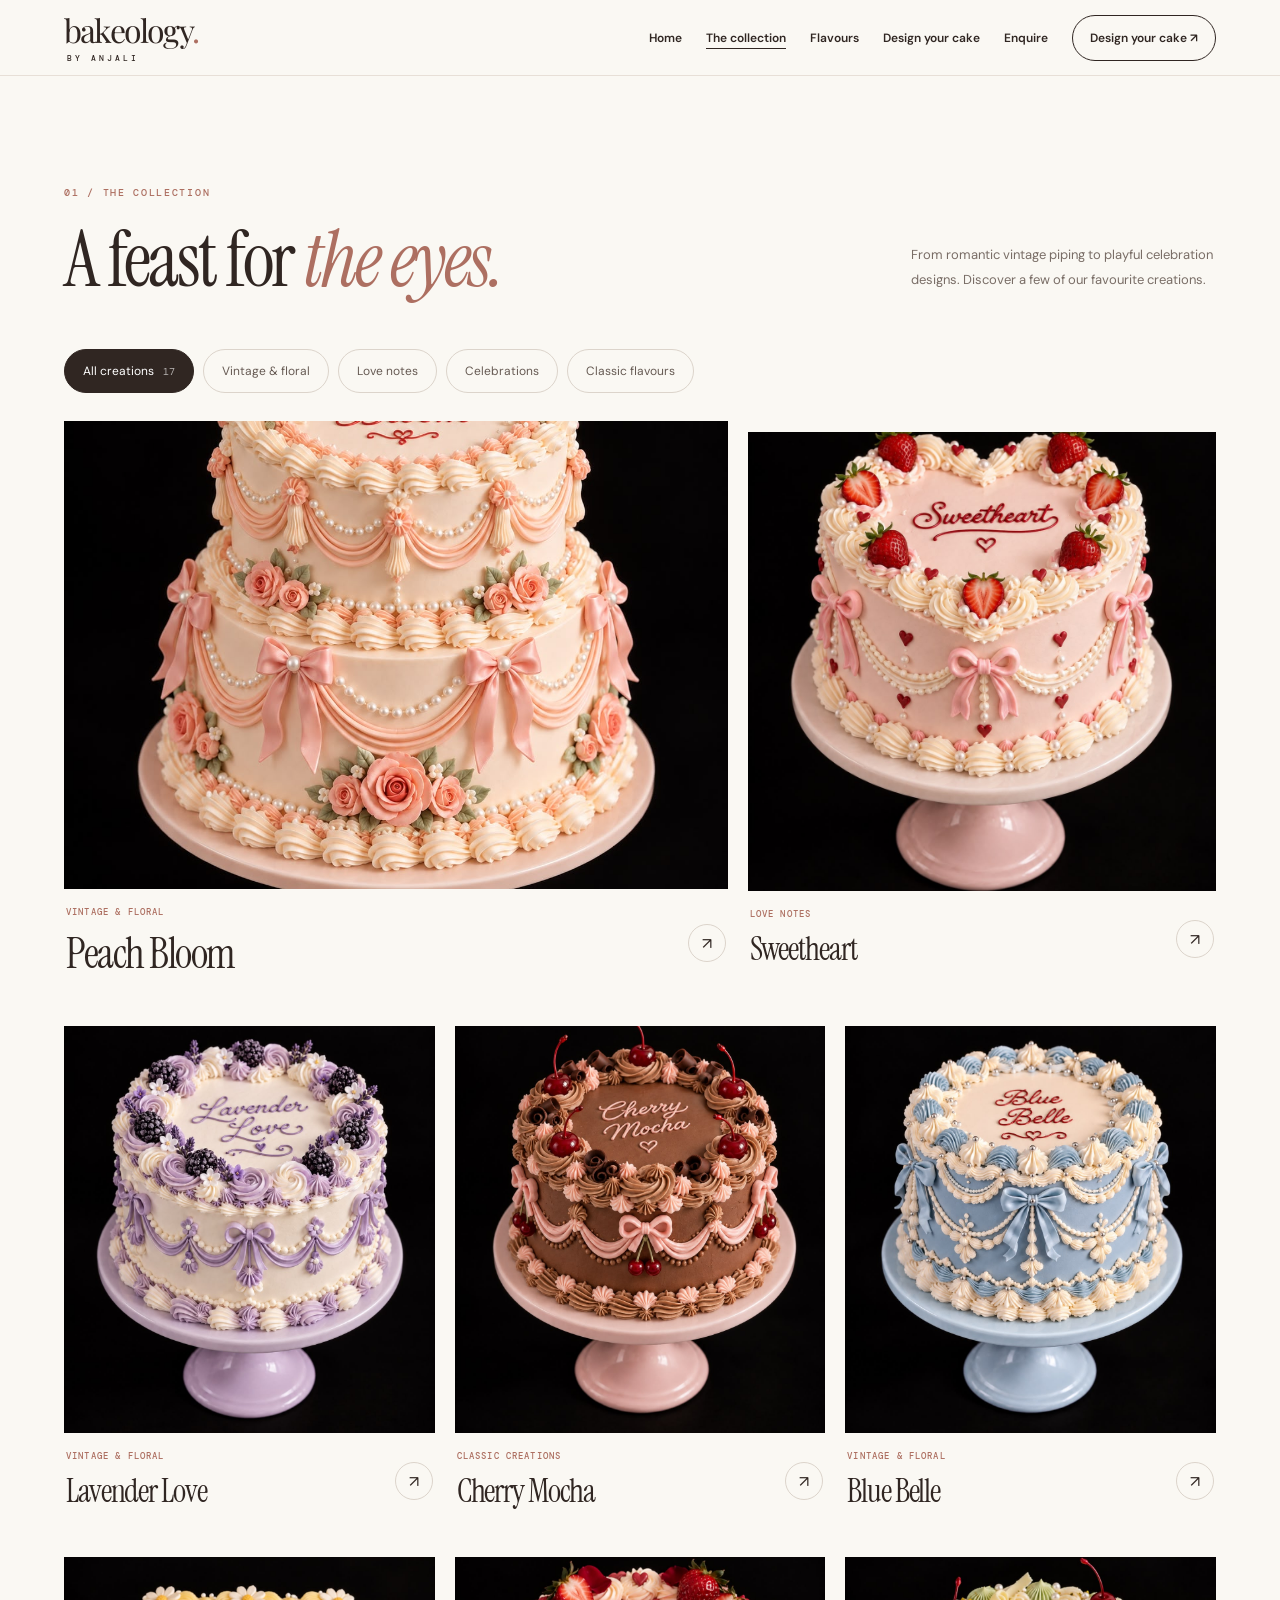
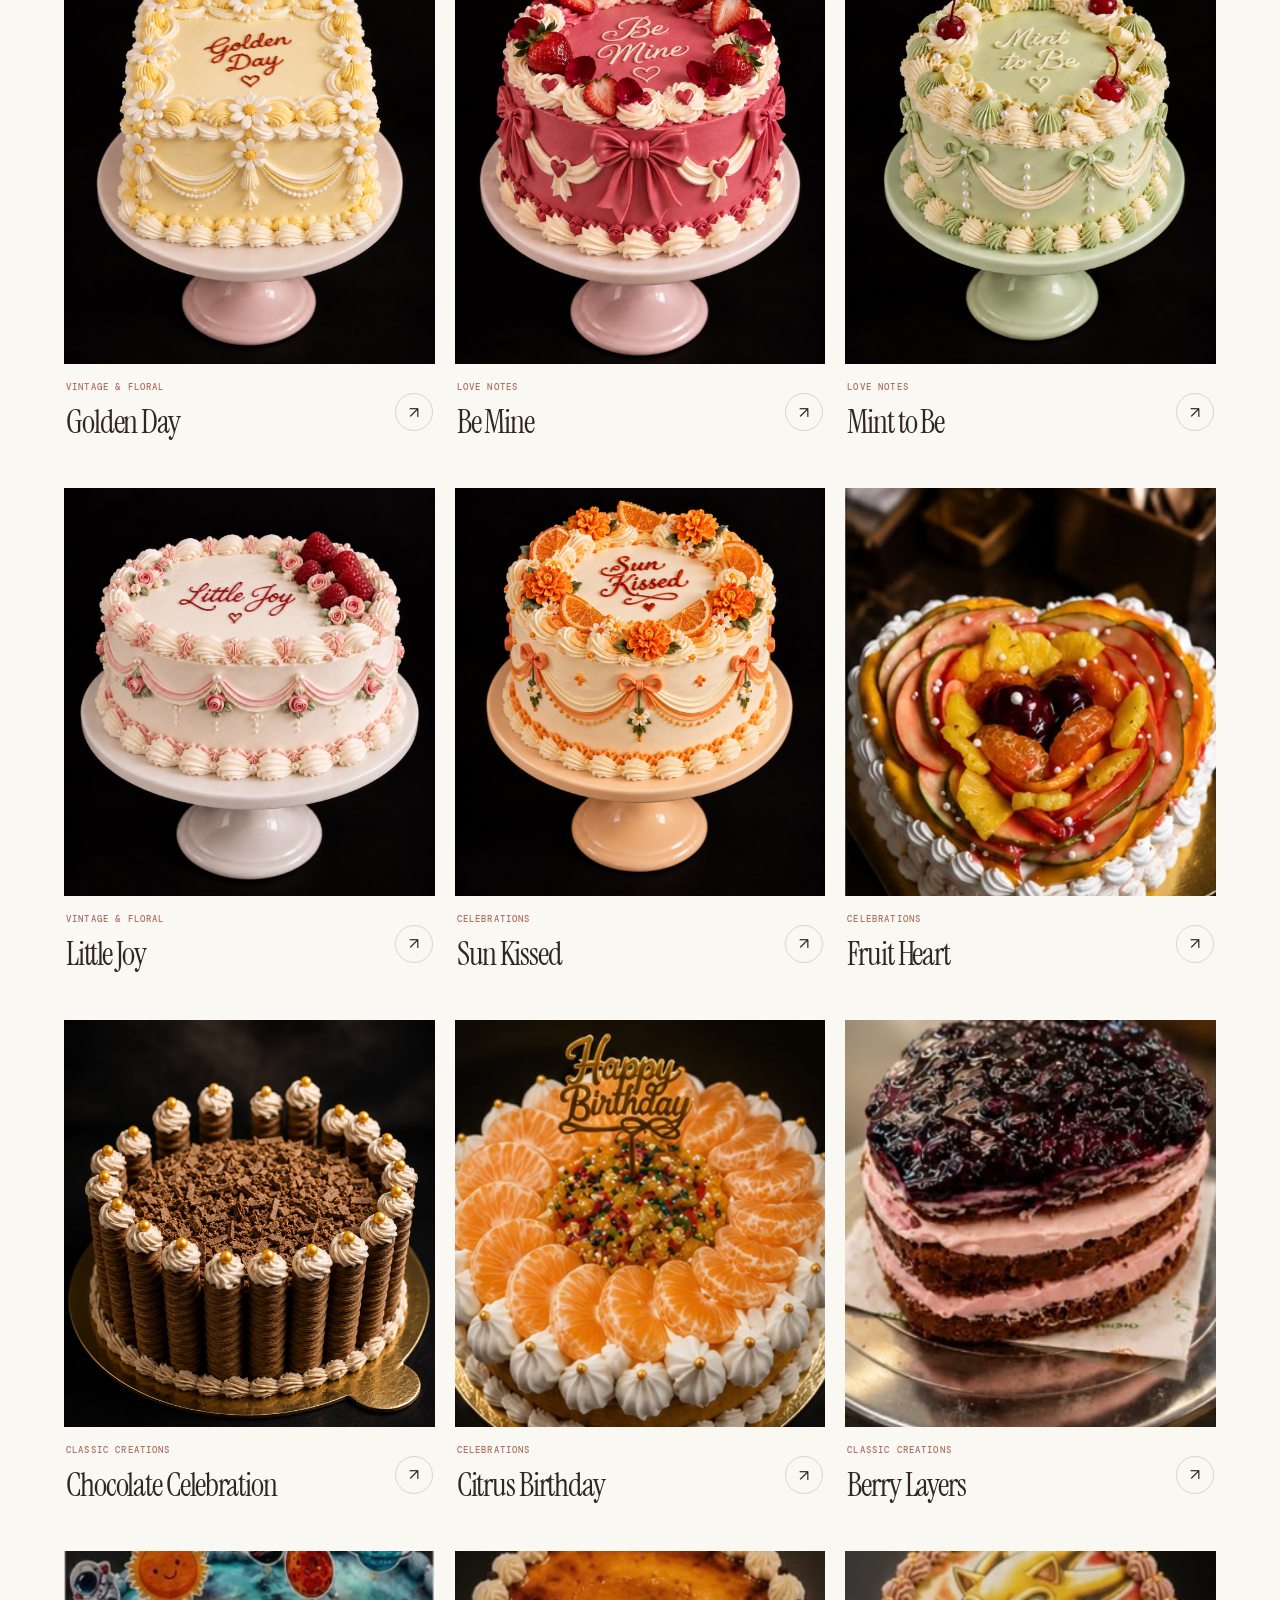
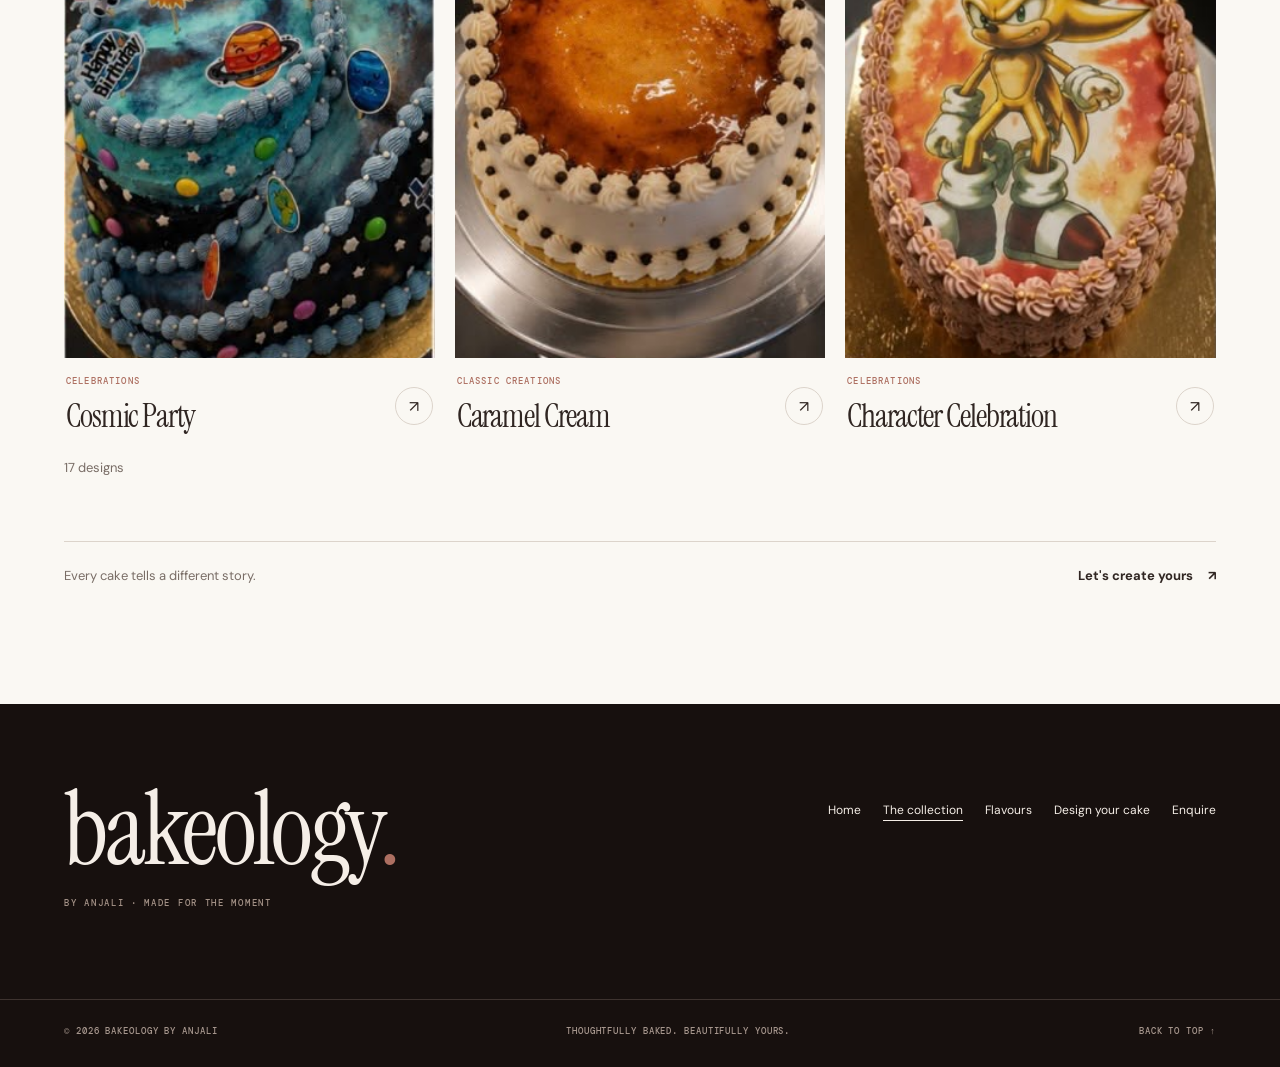
==== cakes.html @ f008e893 "Sixth Save, refactor" ====
<!doctype html>
<html lang="en">
<head>
  <meta charset="utf-8">
  <meta name="viewport" content="width=device-width, initial-scale=1">
  <meta name="theme-color" content="#f4f0e9">

  <title>The collection | Bakeology by Anjali</title>
  <meta name="description" content="Explore original Bakeology cake designs.">

  <link rel="preconnect" href="https://fonts.googleapis.com">
  <link rel="preconnect" href="https://fonts.gstatic.com" crossorigin>

  <link href="https://fonts.googleapis.com/css2?family=DM+Sans:wght@400;500;600;700&family=DM+Mono:wght@400;500&family=Playfair+Display:ital,wght@0,400;0,500;0,600;1,400;1,500&family=Instrument+Serif:ital@0;1&display=swap" rel="stylesheet">

  <link rel="stylesheet" href="css/site.css">
  <link rel="stylesheet" href="css/cakes.css">
  <link rel="stylesheet" href="css/layout.css">

  <script type="module" src="js/site.js"></script>
  <script type="module" src="js/gallery.js"></script>
</head>

<body>
  <a class="skip" href="#main">Skip to content</a>

<header class="header" id="top">
  <div class="header-inner wrap">
    <a
      href="index.html"
      class="wordmark"
      aria-label="Bakeology by Anjali, home"
    >
      bakeology<span class="wordmark-dot">.</span>
      <small>BY ANJALI</small>
    </a>

    <nav class="desktop-nav" aria-label="Main navigation">
      <a href="index.html">Home</a><a href="cakes.html" aria-current="page">The collection</a><a href="flavours.html">Flavours</a><a href="design.html">Design your cake</a><a href="contact.html">Enquire</a>
    </nav>

    <a class="header-cta" href="design.html">
      Design your cake ↗
    </a>

    <button
      class="mobile-toggle"
      type="button"
      aria-label="Toggle navigation"
      aria-expanded="false"
      aria-controls="mobile-nav"
    >
      <span></span>
      <span></span>
    </button>
  </div>

  <nav
    class="mobile-nav"
    id="mobile-nav"
    aria-label="Mobile navigation"
    hidden
  >
    <a href="index.html">Home</a><a href="cakes.html" aria-current="page">The collection</a><a href="flavours.html">Flavours</a><a href="design.html">Design your cake</a><a href="contact.html">Enquire</a>
  </nav>
</header>


  <main id="main">
    <section class="collection section-pad" id="collection" aria-labelledby="collection-title">
      <div class="wrap"><div class="section-header reveal"><div><div class="eyebrow">01 / THE COLLECTION</div><h1 id="collection-title">A feast for <em>the eyes.</em></h1></div><p>From romantic vintage piping to playful celebration designs. Discover a few of our favourite creations.</p></div>
      <div class="filters reveal" role="group" aria-label="Filter cakes"><button data-filter="all" class="active" aria-pressed="true">All creations <span>17</span></button><button data-filter="vintage" aria-pressed="false">Vintage & floral</button><button data-filter="romantic" aria-pressed="false">Love notes</button><button data-filter="occasion" aria-pressed="false">Celebrations</button><button data-filter="classic" aria-pressed="false">Classic flavours</button></div>
      <div class="gallery" id="gallery" aria-live="polite"></div>
      <div class="gallery-note">Every cake tells a different story. <a href="contact.html">Let's create yours <span>↗</span></a></div></div>
    </section>
<dialog class="cake-dialog" id="cake-dialog" aria-labelledby="dialog-title"><button class="dialog-close" aria-label="Close cake details" type="button">×</button><div class="dialog-img"><img id="dialog-image" alt=""/></div><div class="dialog-details"><span class="eyebrow" id="dialog-category"></span><h2 id="dialog-title"></h2><p id="dialog-desc"></p><p class="dialog-note">Custom designs and availability are confirmed directly with the bakery.</p><a class="pill pill-dark" id="dialog-link" target="_blank" rel="noopener noreferrer">Enquire about this cake ↗</a></div></dialog>

  </main>

  <footer class="footer">
  <div class="wrap footer-top">
    <div>
      <a href="index.html" class="footer-logo">
        bakeology<span>.</span>
      </a>

      <div class="footer-tag">
        BY ANJALI · MADE FOR THE MOMENT
      </div>
    </div>

    <nav class="footer-links" aria-label="Footer navigation">
      <a href="index.html">Home</a><a href="cakes.html" aria-current="page">The collection</a><a href="flavours.html">Flavours</a><a href="design.html">Design your cake</a><a href="contact.html">Enquire</a>
    </nav>
  </div>

  <div class="wrap footer-bottom">
    <span>
      © <span id="year">2026</span>
      BAKEOLOGY BY ANJALI
    </span>
    <span>THOUGHTFULLY BAKED. BEAUTIFULLY YOURS.</span>
    <a href="#top">BACK TO TOP ↑</a>
  </div>
</footer>


  <noscript>
    <p class="wrap">
      Interactive previews and filters need JavaScript.
      Please call
      <a href="tel:+918437993098">+91 84379 93098</a>
      for cake enquiries.
    </p>
  </noscript>
</body>
</html>
---- css/site.css ----
:root {
  --cream:#f4f0e9;
  --paper:#faf8f3;
  --ink:#302622;
  --espresso:#241916;
  --muted:#796d66;
  --line:#dcd4cb;
  --blush:#d9b5a7;
  --rose:#ad6f61;
}
* {
  box-sizing:border-box;
}
html {
  scroll-behavior:smooth;
}
body {
  margin:0;
  background:var(--cream);
  color:var(--ink);
  font-family:'DM Sans',sans-serif;
  -webkit-font-smoothing:antialiased;
}
button,
input,
textarea,
select {
  font:inherit;
}
button,
a {
  -webkit-tap-highlight-color:transparent;
}
button {
  cursor:pointer;
}
a {
  color:inherit;
  text-decoration:none;
}
img {
  display:block;
  width:100%;
}
.wrap {
  max-width:1480px;
  margin:auto;
  padding-left:clamp(24px,5vw,88px);
  padding-right:clamp(24px,5vw,88px);
}
.skip {
  position:absolute;
  transform:translateY(-200%);
  background:white;
  z-index:100;
}
.skip:focus {
  transform:none;
}
.header {
  height:88px;
  background:var(--paper);
  position:relative;
  z-index:20;
  border-bottom:1px solid #e7dfd7;
}
.header-inner {
  height:100%;
  display:flex;
  align-items:center;
  justify-content:space-between;
  gap:25px;
}
.wordmark {
  font-family:'Playfair Display',serif;
  font-size:32px;
  letter-spacing:-1.8px;
  white-space:nowrap;
  position:relative;
  line-height:1;
}
.wordmark-dot,
.footer-logo span {
  color:var(--rose);
}
.wordmark small {
  display:block;
  font:500 8px 'DM Mono',monospace;
  letter-spacing:3px;
  margin-top:7px;
  margin-left:3px;
}
.desktop-nav {
  display:flex;
  gap:clamp(18px,3vw,48px);
}
.desktop-nav a,
.header-cta {
  font-size:12px;
  font-weight:600;
}
.desktop-nav a {
  transition:opacity .2s;
}
.desktop-nav a:hover {
  opacity:.55;
}
.header-cta {
  border:1px solid var(--ink);
  padding:14px 17px;
  border-radius:100px;
  white-space:nowrap;
  transition:background .2s,color .2s;
}
.header-cta:hover {
  background:var(--ink);
  color:white;
}
.header-cta span {
  margin-left:12px;
}
.mobile-toggle {
  display:none;
  border:0;
  background:none;
}
.mobile-nav[hidden] {
  display:none;
}
.eyebrow,
.footer-tag,
.footer-bottom {
  font:500 10px 'DM Mono',monospace;
  letter-spacing:1.7px;
}
.tiny-star {
  margin-right:10px;
  font-size:18px;
}
:is(h1,h2) em {
  font-weight:400;
  color:#e9c0ae;
}
.pill {
  display:inline-flex;
  align-items:center;
  justify-content:space-between;
  gap:35px;
  padding:17px 22px;
  border:1px solid transparent;
  border-radius:50px;
  font-size:12px;
  font-weight:700;
  transition:transform .2s,background .2s;
}
.pill:hover {
  transform:translateY(-3px);
}
.pill-light {
  background:#f4eee8;
  color:var(--ink);
}
.pill-dark {
  background:var(--ink);
  color:white;
}
.eyebrow {
  color:var(--rose);
  text-transform:uppercase;
}
.line {
  height:1px;
  width:28px;
  background:var(--rose);
}
.section-header :is(h1,h2) em {
  color:var(--rose);
}
.section-pad {
  padding-top:110px;
  padding-bottom:120px;
}
.section-header {
  display:flex;
  align-items:end;
  justify-content:space-between;
  gap:35px;
}
.section-header :is(h1,h2) {
  font:400 clamp(42px,5vw,80px)/1.15 'Playfair Display',serif;
  letter-spacing:-2.4px;
  margin:22px 0 0;
}
.section-header>p {
  font-size:13px;
  color:var(--muted);
  line-height:1.9;
  max-width:305px;
  margin:0 0 7px;
}
.text-link {
  font-size:13px;
  font-weight:700;
  display:inline-block;
  border-bottom:1px solid var(--ink);
  padding-bottom:9px;
  margin-top:15px;
}
.text-link span {
  margin-left:35px;
}
.form-note {
  font-size:10px!important;
  margin:13px 0 0;
  max-width:390px!important;
}
.footer {
  background:#17100e;
  color:#f5eee7;
  padding-top:75px;
}
.footer-top {
  display:flex;
  justify-content:space-between;
  gap:40px;
  align-items:start;
  padding-bottom:90px;
}
.footer-logo {
  font:400 clamp(55px,8vw,118px)/1 'Playfair Display',serif;
  letter-spacing:-5px;
}
.footer-tag {
  font-size:9px;
  margin-top:15px;
  color:#a49287;
}
.footer-links {
  display:flex;
  gap:27px;
  font-size:12px;
  margin-top:23px;
}
.footer-bottom {
  display:flex;
  justify-content:space-between;
  gap:20px;
  border-top:1px solid #3e332f;
  padding-top:25px;
  padding-bottom:30px;
  font-size:9px;
  color:#a7978e;
  letter-spacing:.9px;
}
.reveal {
  opacity:0;
  transform:translateY(22px);
  transition:opacity .7s ease,transform .7s ease;
}
.reveal.visible {
  opacity:1;
  transform:none;
}
@media(max-width:1050px) {
  .desktop-nav {
    gap:16px;
  }
}
@media(max-width:760px) {
  .header {
    height:72px;
  }
  .desktop-nav,
  .header-cta {
    display:none;
  }
  .mobile-toggle {
    display:grid;
    gap:6px;
    padding:12px;
  }
  .mobile-toggle span {
    display:block;
    width:23px;
    height:1px;
    background:var(--ink);
  }
  .mobile-nav:not([hidden]) {
    display:flex;
    flex-direction:column;
    gap:0;
    background:var(--paper);
    border-top:1px solid var(--line);
    padding:12px 24px 20px;
  }
  .mobile-nav a {
    padding:13px 0;
    font-size:14px;
  }
  .wordmark {
    font-size:27px;
  }
  .section-pad {
    padding-top:80px;
    padding-bottom:85px;
  }
  .section-header {
    display:block;
  }
  .section-header>p {
    margin-top:20px;
  }
  .section-header :is(h1,h2) {
    font-size:clamp(43px,9vw,65px);
  }
  .footer-top {
    display:block;
    padding-bottom:55px;
  }
  .footer-logo {
    font-size:clamp(62px,14vw,110px);
  }
  .footer-links {
    margin-top:40px;
  }
  .footer-bottom {
    flex-wrap:wrap;
    font-size:8px;
  }
  .footer-bottom span:nth-child(2) {
    display:none;
  }
}
@media(prefers-reduced-motion:reduce) {
  html {
    scroll-behavior:auto;
  }
  .reveal {
    opacity:1;
    transform:none;
    transition:none;
  }
  *,
  *:before,
  *:after {
    animation-duration:.01ms!important;
    transition-duration:.01ms!important;
  }
}
:root {
  --editorial: #f6f1e9;
  --plum: #604940;
  --warm-line: #c9b8aa;
}
html {
  scroll-padding-top: 90px;
}
body {
  background: var(--editorial);
}
:is(a, button, input, select, textarea):focus-visible {
  outline: 2px solid #b6806f;
  outline-offset: 4px;
}
.header {
  position: sticky;
  top: 0;
  z-index: 40;
  transition: background .3s, box-shadow .3s;
}
.header.is-scrolled {
  background: rgba(250, 248, 243, .94);
  backdrop-filter: blur(16px);
  box-shadow: 0 9px 28px rgba(36, 25, 22, .07);
}
.site-scrollbar {
  position: fixed;
  inset: 0 auto auto 0;
  height: 3px;
  width: 100%;
  transform: scaleX(0);
  transform-origin: left;
  background: #a8705e;
  z-index: 100;
  pointer-events: none;
}
.section-header :is(h1,h2),
.footer-logo {
  font-family: 'Instrument Serif', Georgia, serif;
  font-weight: 400;
  letter-spacing: -.035em;
}
.section-header :is(h1,h2) {
  font-size: clamp(56px, 6vw, 92px);
  line-height: 1.02;
}
@media (max-width: 760px) {
  html {
    scroll-padding-top: 76px;
  }
  .section-header :is(h1,h2) {
    font-size: clamp(52px, 10vw, 70px);
  }
}
@media (prefers-reduced-motion: reduce) {
  .site-scrollbar {
    transition: none !important;
  }
}
---- css/cakes.css ----
.collection {
  background:var(--paper);
}
.filters {
  display:flex;
  gap:9px;
  flex-wrap:wrap;
  margin:50px 0 28px;
}
.filters button {
  background:transparent;
  border:1px solid var(--line);
  padding:12px 18px;
  border-radius:40px;
  font-size:12px;
  color:#665a53;
  transition:.2s;
}
.filters button:hover,
.filters button.active {
  background:var(--ink);
  color:white;
  border-color:var(--ink);
}
.filters button span {
  font:10px 'DM Mono',monospace;
  margin-left:6px;
  opacity:.65;
}
.gallery {
  display:grid;
  grid-template-columns:repeat(3,minmax(0,1fr));
  gap:40px 22px;
}
.cake-card {
  text-align:left;
  border:0;
  padding:0;
  background:transparent;
  color:var(--ink);
  min-width:0;
}
.cake-image {
  display:block;
  aspect-ratio:4/4.55;
  overflow:hidden;
  background:#130f0f;
}
.cake-image img {
  height:100%;
  object-fit:cover;
  transition:transform .65s cubic-bezier(.2,.7,.2,1);
}
.cake-card:hover .cake-image img {
  transform:scale(1.045);
}
.cake-meta {
  display:flex;
  align-items:center;
  justify-content:space-between;
  padding:17px 2px 0;
  gap:14px;
}
.cake-meta small {
  display:block;
  font:500 9px 'DM Mono',monospace;
  letter-spacing:1.15px;
  color:var(--rose);
  margin-bottom:8px;
}
.cake-meta strong {
  font:400 26px 'Playfair Display',serif;
}
.round-arrow {
  border:1px solid var(--line);
  border-radius:50%;
  width:38px;
  height:38px;
  display:grid;
  place-items:center;
  flex:none;
  transition:.2s;
}
.cake-card:hover .round-arrow {
  background:var(--ink);
  color:white;
}
.gallery-note {
  display:flex;
  justify-content:space-between;
  gap:20px;
  border-top:1px solid var(--line);
  margin-top:65px;
  padding-top:25px;
  font-size:13px;
  color:var(--muted);
}
.gallery-note a {
  color:var(--ink);
  font-weight:700;
}
.gallery-note a span {
  margin-left:12px;
}
.cake-dialog {
  position:fixed;
  width:min(900px,calc(100% - 30px));
  max-height:calc(100dvh - 30px);
  border:0;
  padding:0;
  background:var(--paper);
  color:var(--ink);
  overflow:auto;
}
.cake-dialog::backdrop {
  background:rgba(12,8,7,.78);
  backdrop-filter:blur(5px);
}
.cake-dialog[open] {
  display:grid;
  grid-template-columns:1.1fr .9fr;
}
.dialog-img img {
  height:100%;
  min-height:500px;
  object-fit:cover;
  background:#0b0909;
}
.dialog-details {
  padding:75px 42px 40px;
  display:flex;
  align-items:flex-start;
  flex-direction:column;
}
.dialog-details :is(h1,h2) {
  font:400 48px 'Playfair Display',serif;
  line-height:1.1;
  letter-spacing:-1.5px;
  margin:20px 0;
}
.dialog-details>p {
  font-size:14px;
  line-height:1.8;
  color:#74685f;
}
.dialog-note {
  font-size:11px!important;
  margin-top:auto;
  padding-top:25px;
}
.dialog-close {
  position:absolute;
  right:13px;
  top:13px;
  border:0;
  background:#fff;
  color:var(--ink);
  border-radius:50%;
  font-size:27px;
  width:38px;
  height:38px;
  z-index:2;
}
@media(max-width:760px) {
  .filters {
    margin-top:30px;
    gap:7px;
  }
  .filters button {
    padding:11px 14px;
    font-size:11px;
  }
  .gallery {
    grid-template-columns:repeat(2,minmax(0,1fr));
    gap:30px 12px;
  }
  .cake-image {
    aspect-ratio:4/5;
  }
  .cake-meta strong {
    font-size:20px;
  }
  .cake-meta small {
    font-size:8px;
  }
  .round-arrow {
    width:32px;
    height:32px;
  }
  .gallery-note {
    display:block;
    font-size:12px;
    margin-top:42px;
  }
  .gallery-note a {
    display:block;
    margin-top:13px;
  }
  .cake-dialog[open] {
    display:block;
  }
  .dialog-img img {
    min-height:0;
    height:330px;
  }
  .dialog-details {
    padding:35px 27px 30px;
  }
  .dialog-details :is(h1,h2) {
    font-size:40px;
  }
  .dialog-note {
    margin-top:14px;
  }
  .dialog-details .pill {
    margin-top:12px;
  }
}
@media(max-width:370px) {
  .gallery {
    gap:25px 9px;
  }
  .cake-meta strong {
    font-size:18px;
  }
  .cake-meta small {
    letter-spacing:0;
  }
}
.cake-meta strong,
.dialog-details :is(h1,h2) {
  font-family: 'Instrument Serif', Georgia, serif;
  font-weight: 400;
  letter-spacing: -.035em;
}
.cake-meta strong {
  font-size: 32px;
}
.collection .gallery {
  grid-template-columns: repeat(12, minmax(0, 1fr));
  column-gap: 20px;
  row-gap: 45px;
}
.collection .cake-card {
  grid-column: span 4;
}
.collection .cake-card:nth-child(1) {
  grid-column: span 7;
}
.collection .cake-card:nth-child(2) {
  grid-column: span 5;
}
.collection .cake-card:nth-child(1) .cake-image {
  aspect-ratio: 1.42;
}
.collection .cake-card:nth-child(2) .cake-image {
  aspect-ratio: 1.02;
}
.collection .cake-image {
  aspect-ratio: .91;
}
.collection .cake-image img {
  transition:
    transform 1.1s cubic-bezier(.17, .7, .25, 1),
    filter .6s;
}
.collection .cake-card:hover .cake-image img {
  transform: scale(1.065);
}
.collection .cake-card:nth-child(1) .cake-meta strong {
  font-size: 42px;
}
@media (max-width: 760px) {
  .collection .gallery {
    gap: 30px 13px;
  }
  .collection .cake-card {
    grid-column: span 6 !important;
  }
  .collection .cake-card:nth-child(1) {
    grid-column: span 12 !important;
  }
  .collection .cake-image,
  .collection .cake-card:nth-child(2) .cake-image {
    aspect-ratio: .82;
  }
  .collection .cake-card:nth-child(1) .cake-image {
    aspect-ratio: 1.18;
  }
  .collection .cake-card:nth-child(1) .cake-meta strong {
    font-size: 33px;
  }
  .cake-meta strong {
    font-size: 25px;
  }
}
---- css/layout.css ----
/* Shared layout. Loaded after page-specific styles. */

.header {
  position: sticky;
  top: 0;
  z-index: 40;
  height: 76px;
  background: var(--paper, #faf8f3);
}

.header-inner {
  min-height: 76px;
  height: auto;
  gap: 24px;
}

.desktop-nav {
  display: flex;
  gap: 24px;
  margin-left: auto;
}

.desktop-nav a[aria-current=page],
.footer-links a[aria-current=page] {
  text-decoration: underline;
  text-underline-offset: 6px;
}

.footer-links {
  flex-wrap: wrap;
  gap: 16px 22px;
}

.footer-top > * {
  min-width: 0;
}

.mobile-toggle,
.mobile-nav {
  display: none;
}

.mobile-toggle {
  width: 44px;
  height: 44px;
  flex-direction: column;
  align-items: center;
  justify-content: center;
  gap: 6px;
}

.mobile-toggle span {
  display: block;
  width: 22px;
  height: 1px;
  margin: 0;
}

[hidden] {
  display: none !important;
}

.reveal {
  opacity: 1;
  transform: none;
}

.gallery-status {
  font-size: 13px;
  margin-top: 22px;
  color: var(--muted);
}

.gallery {
  min-height: 180px;
}

.cake-dialog {
  max-width: min(950px, 94vw);
  max-height: 90dvh;
  overflow: auto;
}

.cake-dialog::backdrop {
  background: #24191699;
}

body:has(dialog[open]) {
  overflow: hidden;
}

.studio-panel {
  scroll-margin-top: 95px;
}

.studio-step legend {
  scroll-margin-top: 100px;
}

button,
.filters button,
.menu-switch button {
  min-height: 44px;
}

:is(input, select, textarea) {
  font-size: 16px;
}

img {
  max-width: 100%;
}

@media (max-width: 1000px) {
  .desktop-nav {
    display: none;
  }

  .mobile-toggle {
    display: flex;
  }

  .mobile-nav:not([hidden]) {
    display: flex;
  }

  .header-cta {
    display: none;
  }

  .header-inner {
    justify-content: space-between;
  }
}

@media (prefers-reduced-motion: reduce) {
  html {
    scroll-behavior: auto;
  }

  *,
  *::before,
  *::after {
    animation: none !important;
    transition: none !important;
  }
}
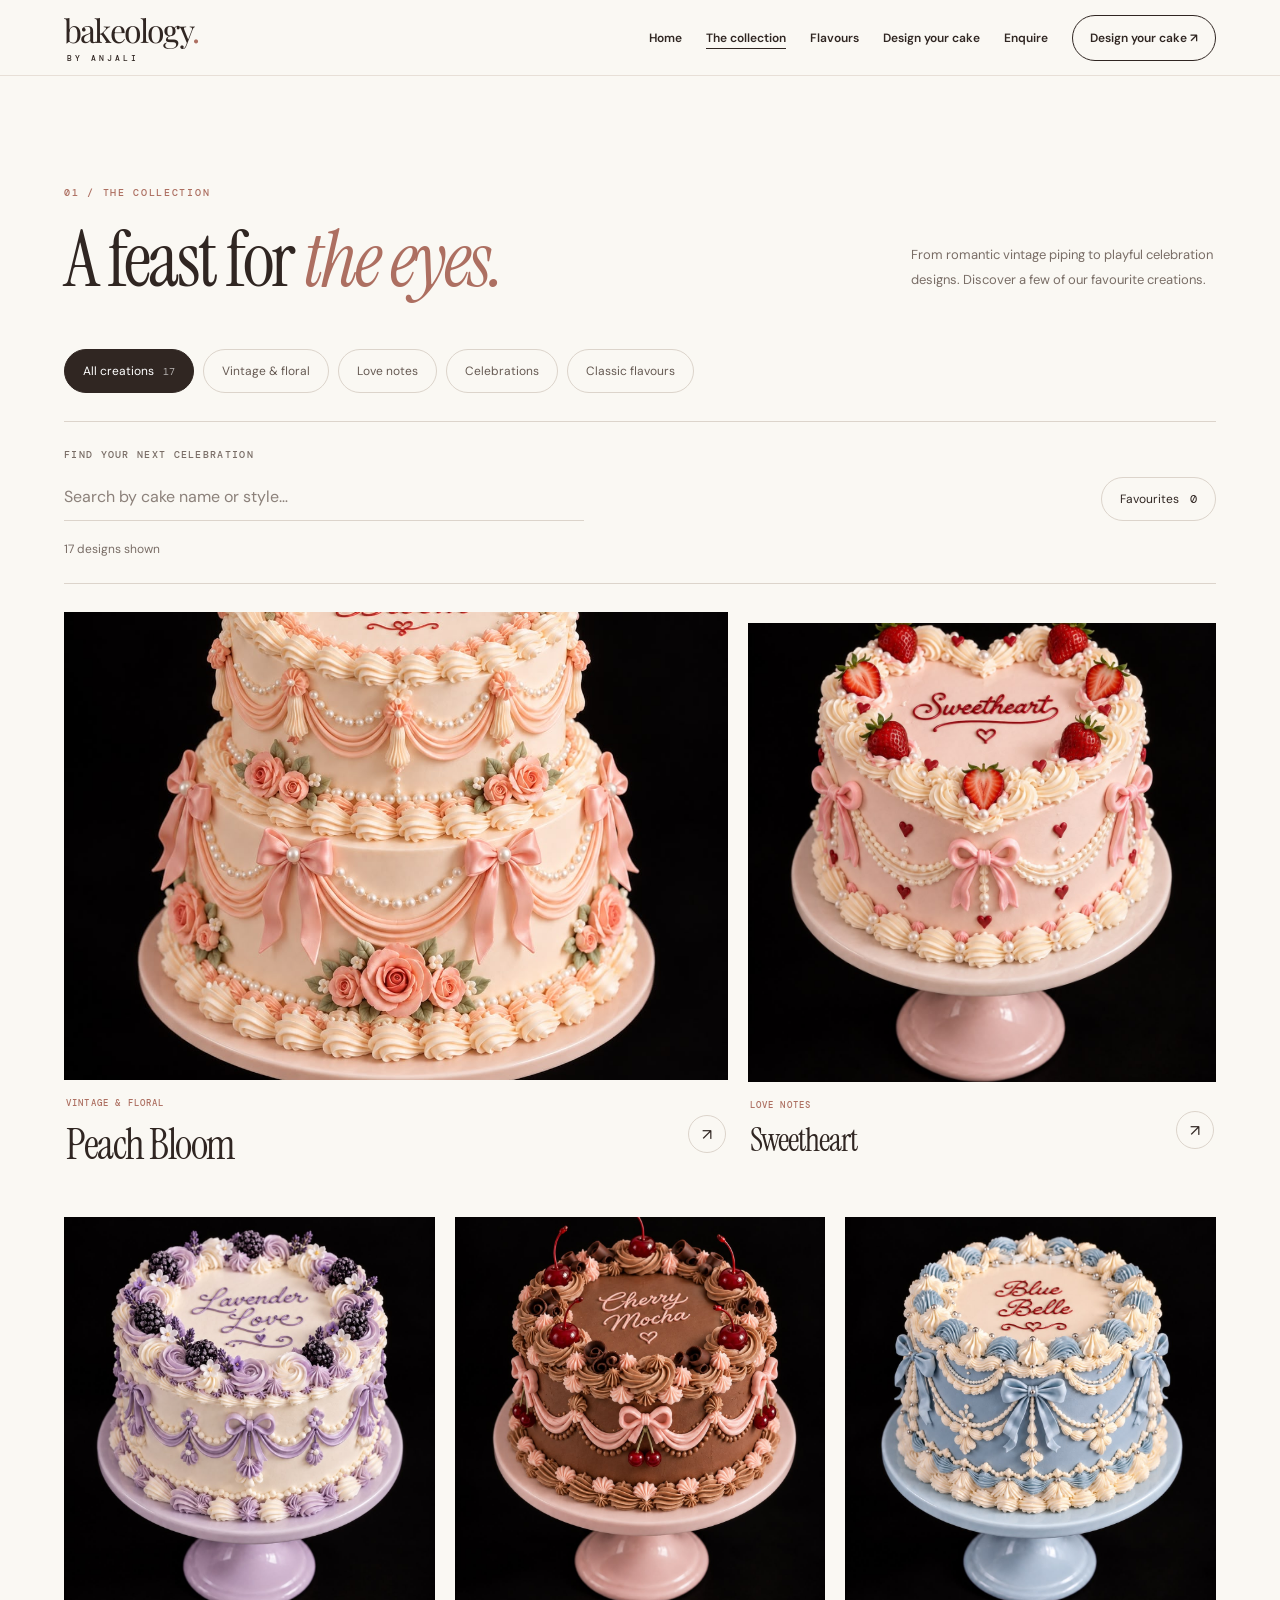
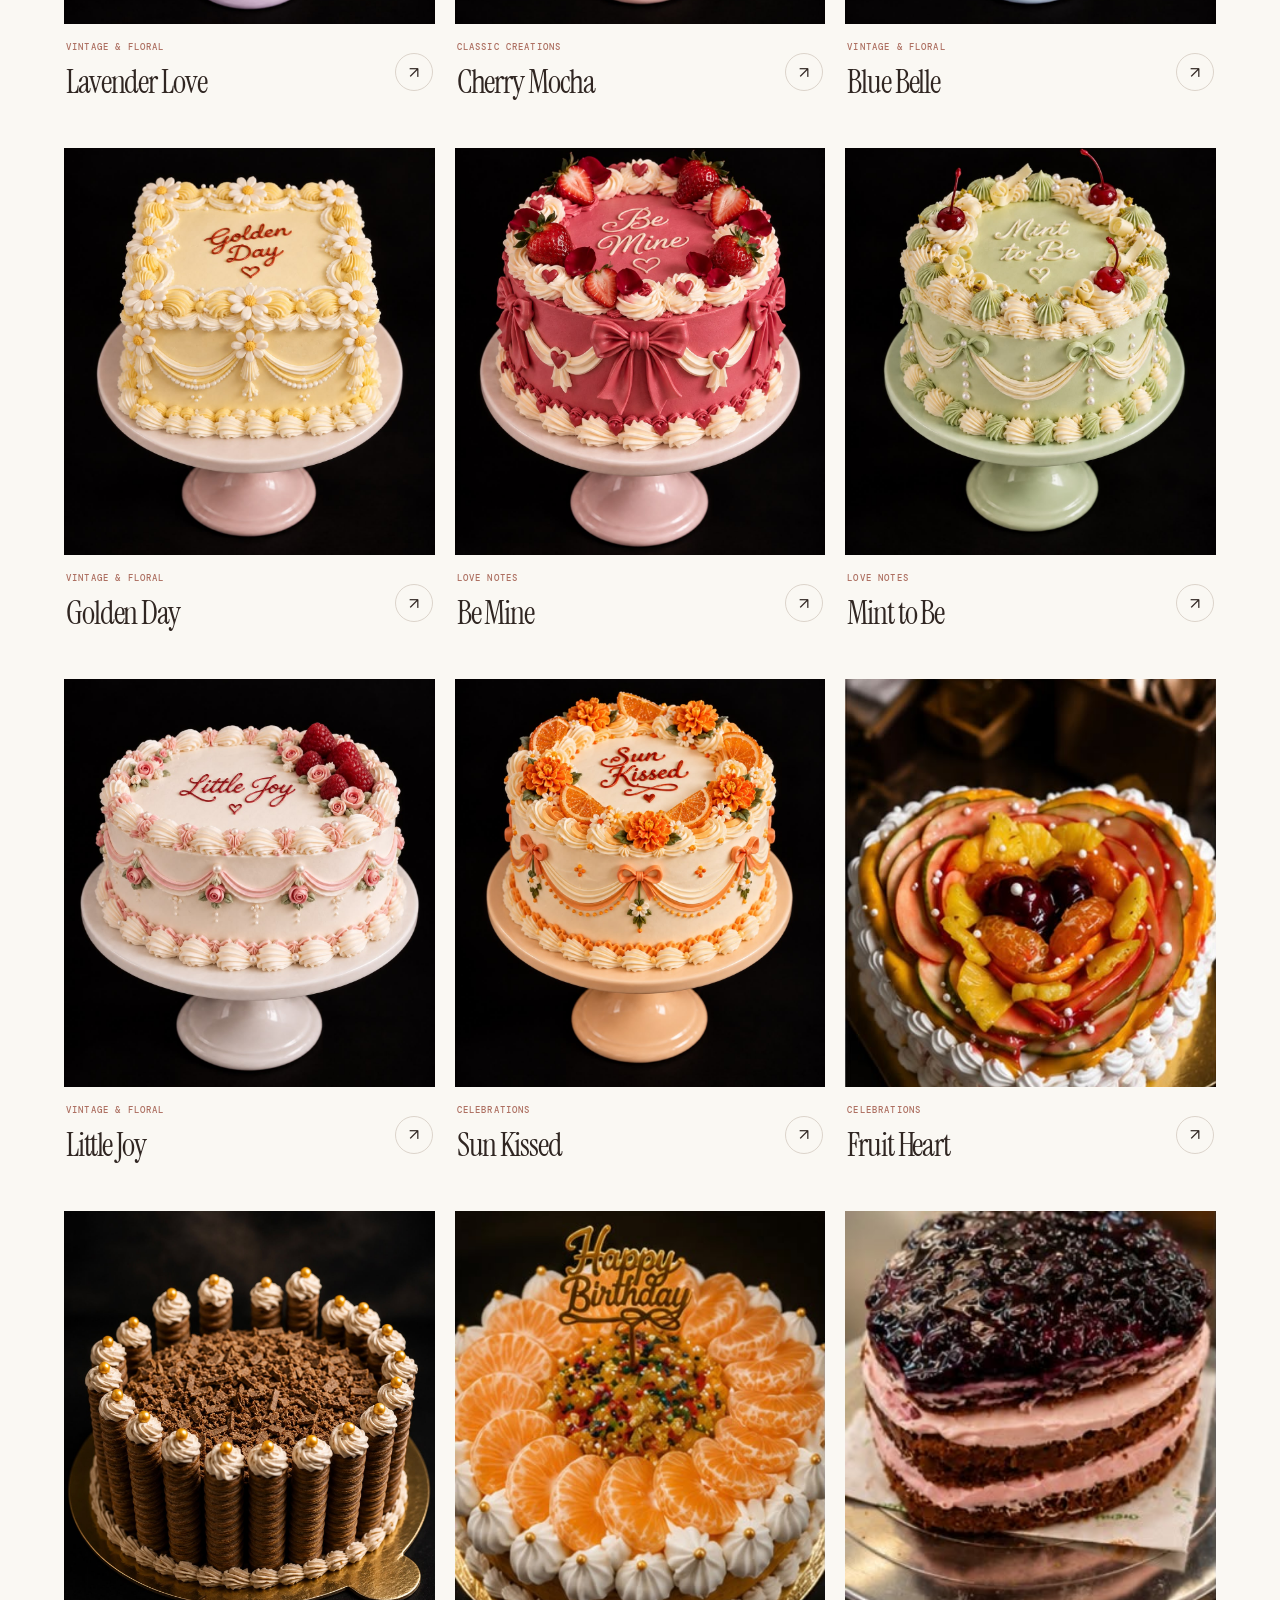
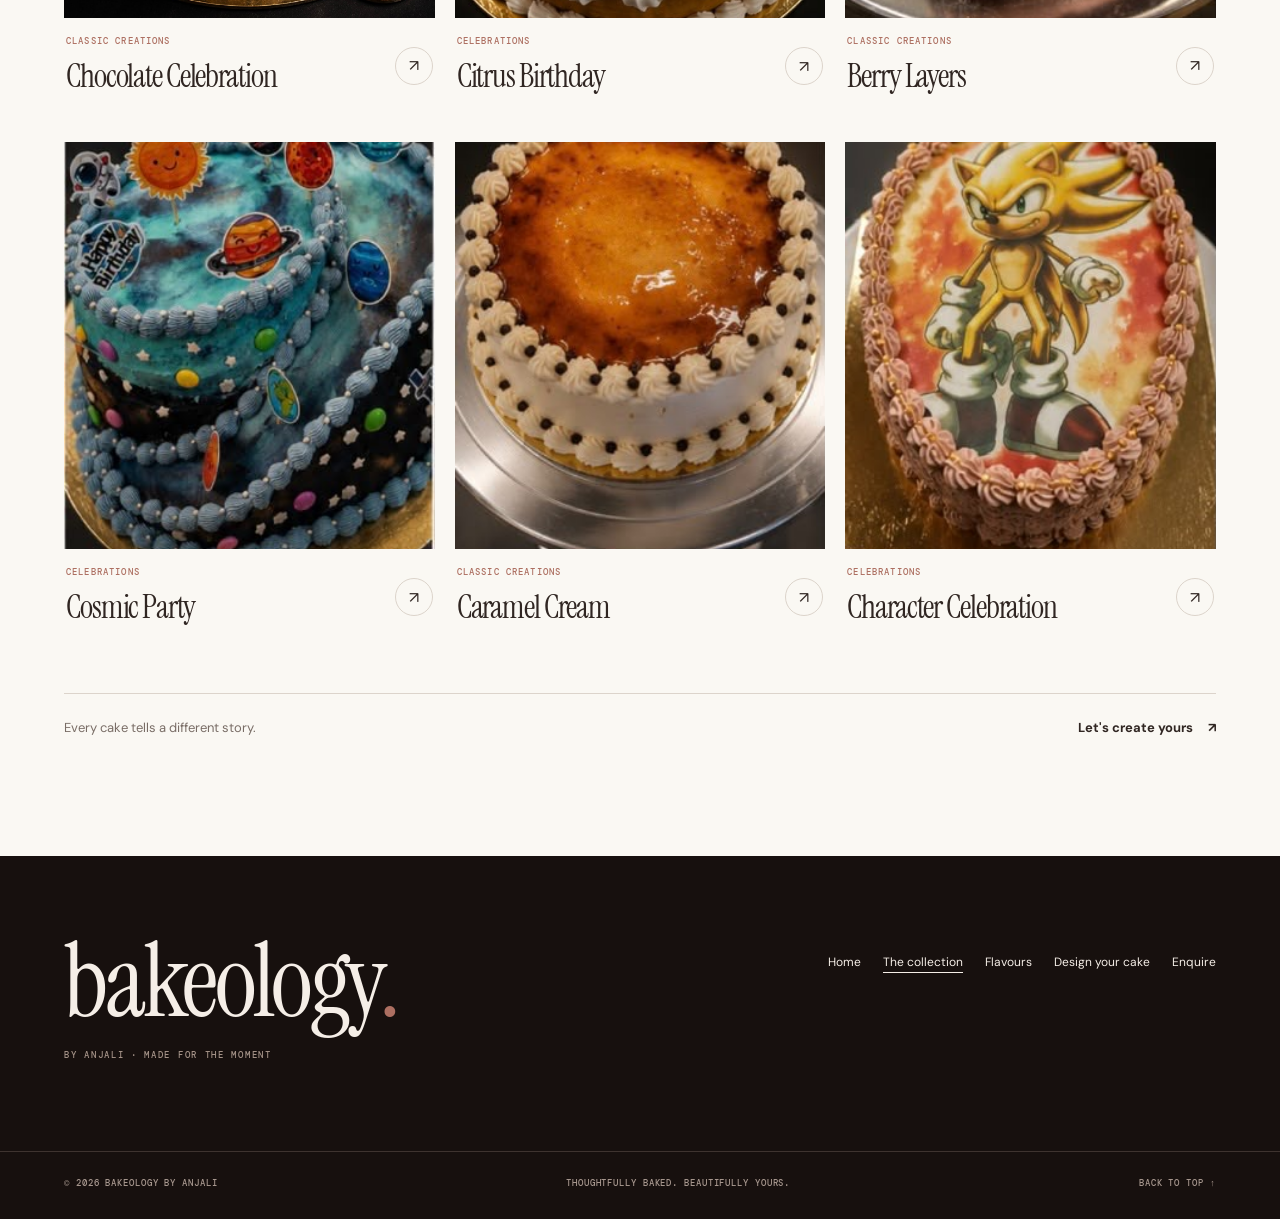
==== commit 0495bc0c: "Seventh Save, new feature collection tools" ====
--- a/cakes.html
+++ b/cakes.html
@@ -16,9 +16,11 @@
   <link rel="stylesheet" href="css/site.css">
   <link rel="stylesheet" href="css/cakes.css">
   <link rel="stylesheet" href="css/layout.css">
+  <link rel="stylesheet" href="css/collection-tools.css">
 
   <script type="module" src="js/site.js"></script>
   <script type="module" src="js/gallery.js"></script>
+  <script type="module" src="js/collection-tools.js"></script>
 </head>
 
 <body>
--- a/css/collection-tools.css
+++ b/css/collection-tools.css
@@ -0,0 +1,161 @@
+.collection-tools {
+  display: grid;
+  grid-template-columns: minmax(0, 1fr) auto;
+  align-items: end;
+  gap: 20px 32px;
+  padding-block: 26px;
+  margin-bottom: 28px;
+  border-block: 1px solid var(--line);
+}
+
+.collection-tools__search {
+  min-width: 0;
+  max-width: 520px;
+}
+
+.collection-tools__search label {
+  display: block;
+  margin-bottom: 12px;
+  color: var(--muted);
+  font: 500 10px 'DM Mono', monospace;
+  letter-spacing: 1.3px;
+  text-transform: uppercase;
+}
+
+.collection-tools__search input {
+  width: 100%;
+  min-height: 48px;
+  padding: 10px 0;
+  border: 0;
+  border-bottom: 1px solid var(--line);
+  border-radius: 0;
+  background: transparent;
+  color: var(--ink);
+  font: inherit;
+  font-size: 16px;
+}
+
+.collection-tools__search input:focus {
+  border-bottom-color: var(--rose);
+}
+
+.collection-tools__search input::placeholder {
+  color: var(--muted);
+  opacity: 0.85;
+}
+
+.collection-tools__actions {
+  display: flex;
+  flex-wrap: wrap;
+  align-items: center;
+  gap: 12px 22px;
+}
+
+.collection-tools__saved,
+.collection-save {
+  min-height: 44px;
+  padding: 12px 18px;
+  border: 1px solid var(--line);
+  border-radius: 999px;
+  background: transparent;
+  color: var(--ink);
+  font: inherit;
+  font-size: 12px;
+  cursor: pointer;
+}
+
+.collection-tools__saved[aria-pressed="true"],
+.collection-save[aria-pressed="true"] {
+  border-color: var(--ink);
+  background: var(--ink);
+  color: var(--paper);
+}
+
+.collection-tools__saved span {
+  margin-left: 8px;
+  font-family: 'DM Mono', monospace;
+}
+
+.collection-tools__enquire {
+  display: inline-flex;
+  align-items: center;
+  min-height: 44px;
+  font-size: 12px;
+  text-decoration: underline;
+  text-underline-offset: 5px;
+}
+
+.collection-tools__status {
+  grid-column: 1 / -1;
+  margin: 0;
+  color: var(--muted);
+  font-size: 12px;
+}
+
+.collection-tools__empty {
+  grid-column: 1 / -1;
+  padding-block: 20px;
+}
+
+.collection-tools__empty p {
+  margin: 0 0 12px;
+  font: 400 28px 'Playfair Display', serif;
+}
+
+.collection-tools__empty button {
+  min-height: 44px;
+  padding: 8px 0;
+  border: 0;
+  background: transparent;
+  color: var(--ink);
+  font: inherit;
+  font-size: 13px;
+  text-decoration: underline;
+  text-underline-offset: 5px;
+  cursor: pointer;
+}
+
+.cake-card.is-saved .round-arrow {
+  border-color: var(--rose);
+  background: var(--rose);
+  color: white;
+}
+
+.collection-save {
+  margin-top: 18px;
+}
+
+.collection-save-status {
+  margin: 10px 0 0;
+  color: var(--muted);
+  font-size: 12px;
+  line-height: 1.6;
+}
+
+.collection-tools :focus-visible,
+.collection-save:focus-visible {
+  outline: 2px solid var(--rose);
+  outline-offset: 5px;
+}
+
+/* Explicitly preserve filtering regardless of gallery display rules. */
+#gallery .cake-card[hidden],
+.collection-tools [hidden] {
+  display: none !important;
+}
+
+@media (max-width: 760px) {
+  .collection-tools {
+    grid-template-columns: minmax(0, 1fr);
+    gap: 18px;
+    padding-block: 22px;
+  }
+
+  .collection-tools__search {
+    max-width: none;
+  }
+
+  .collection-tools__actions {
+    justify-content: space-between;
+  }
+}
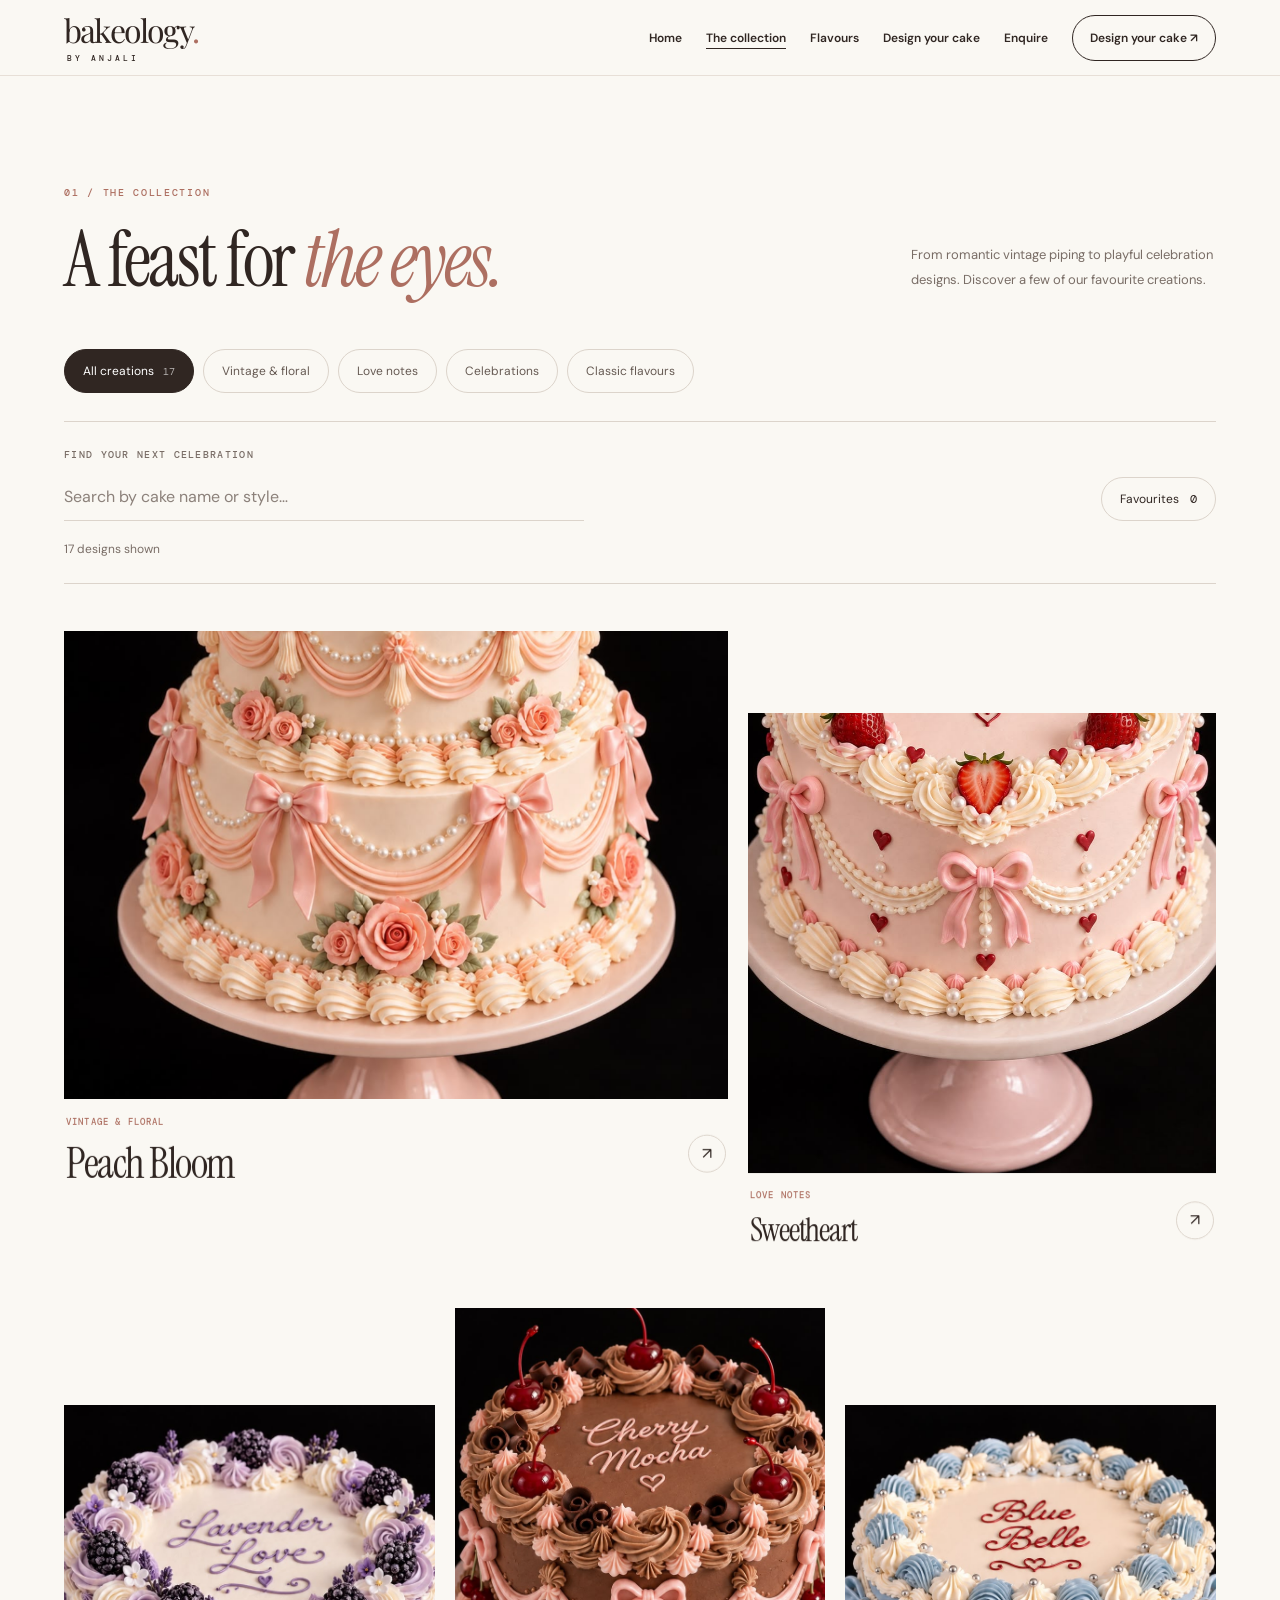
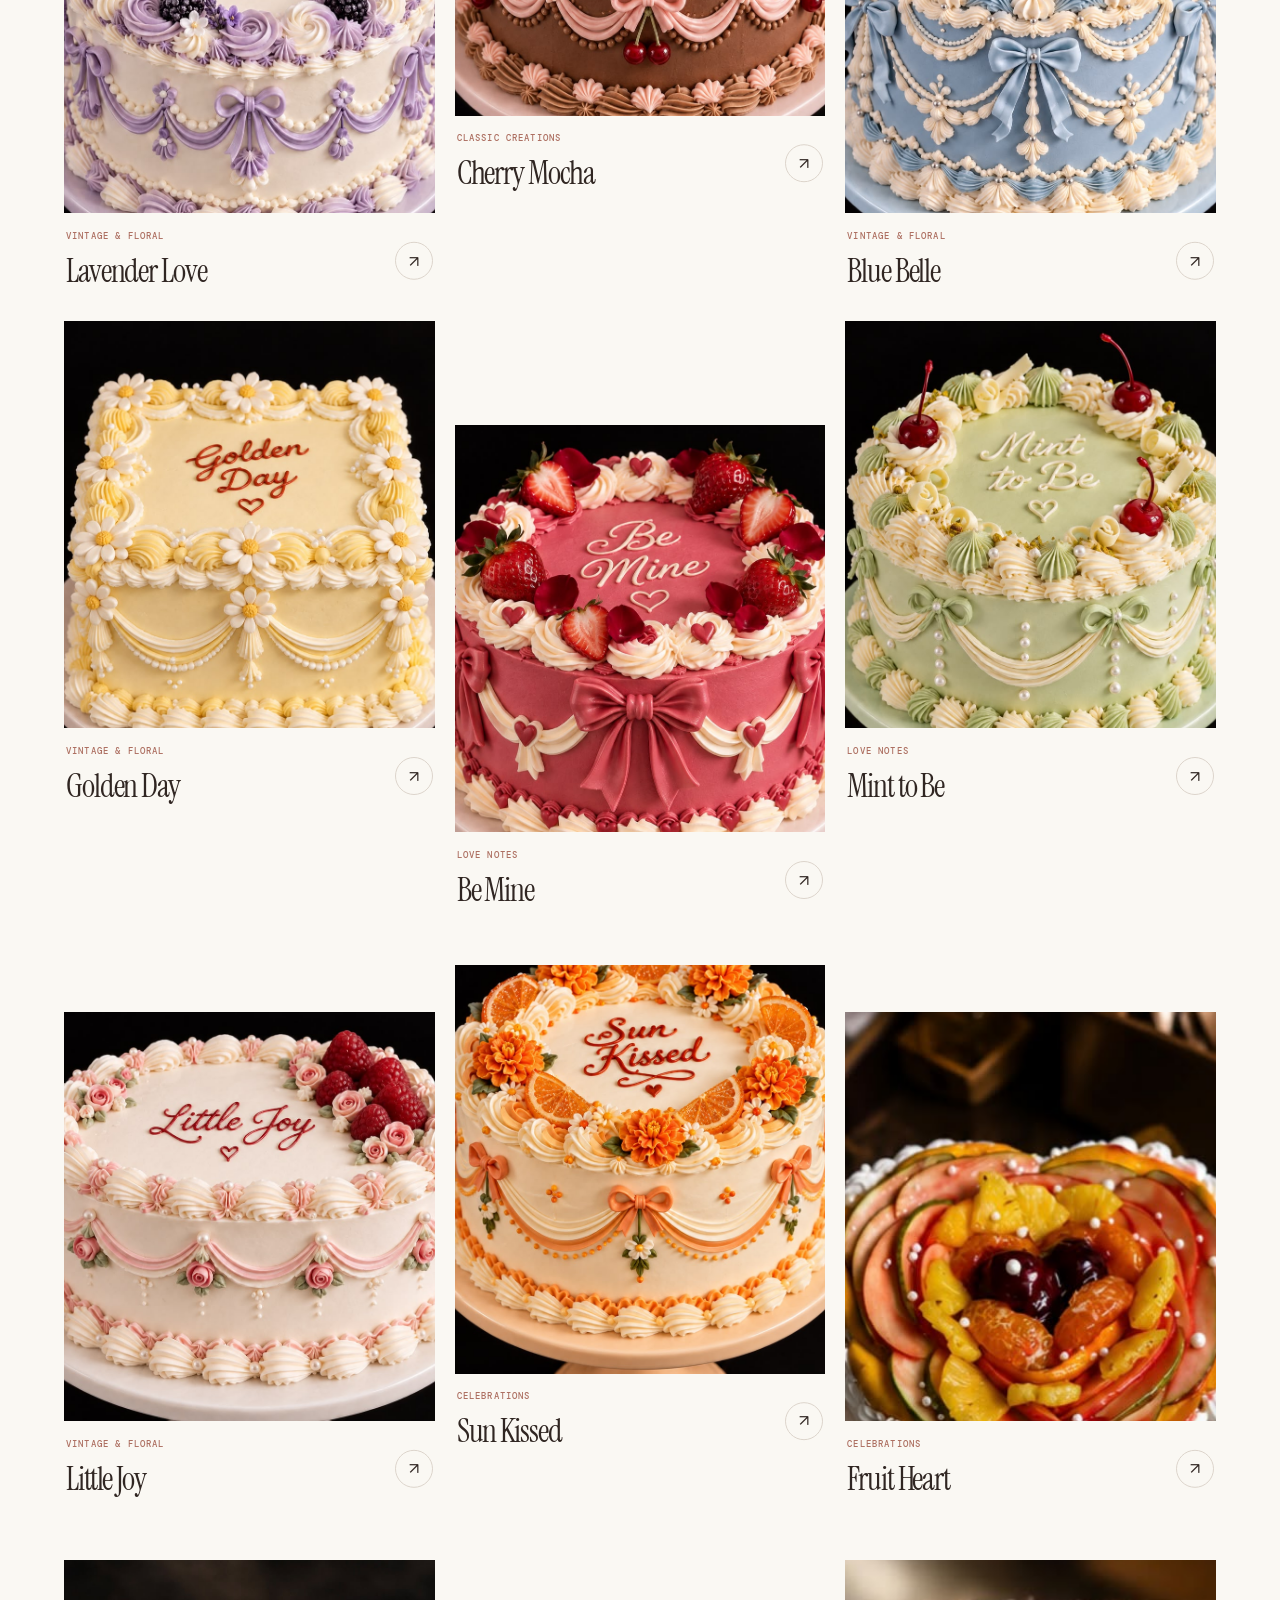
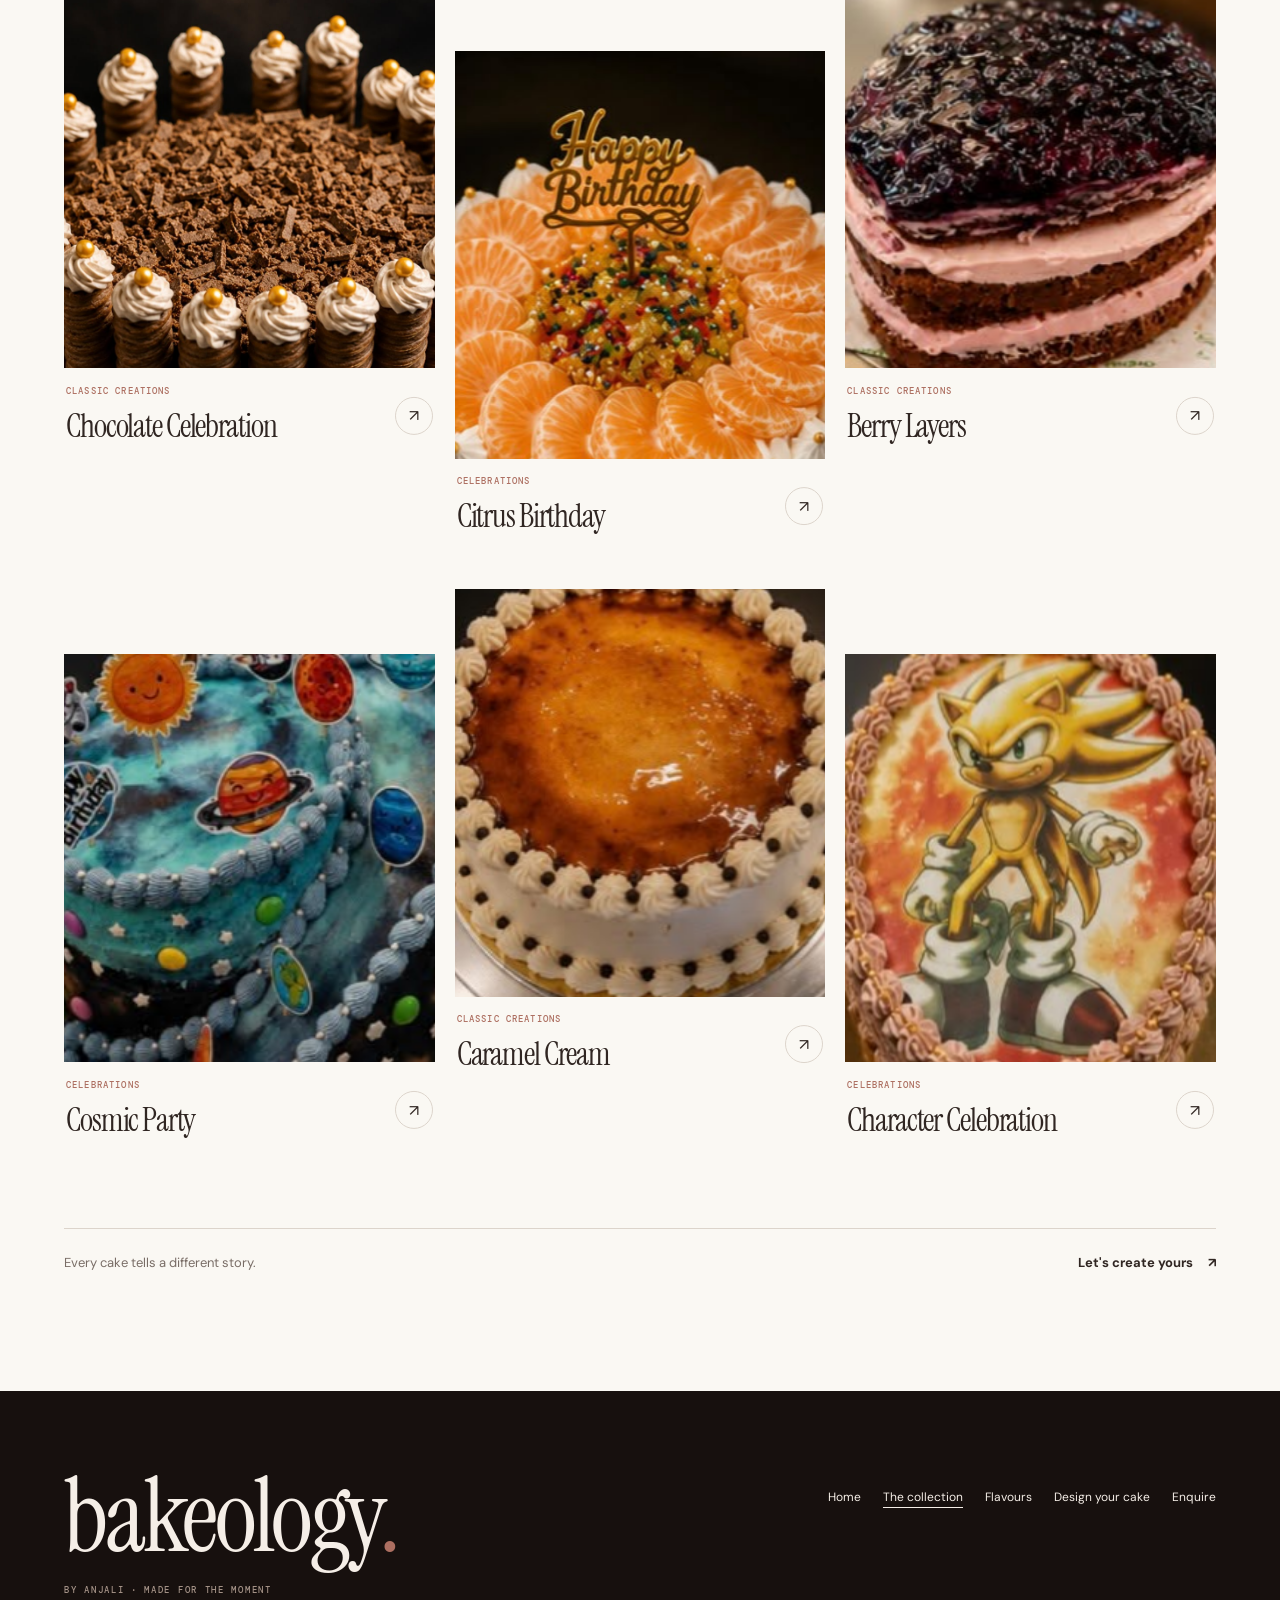
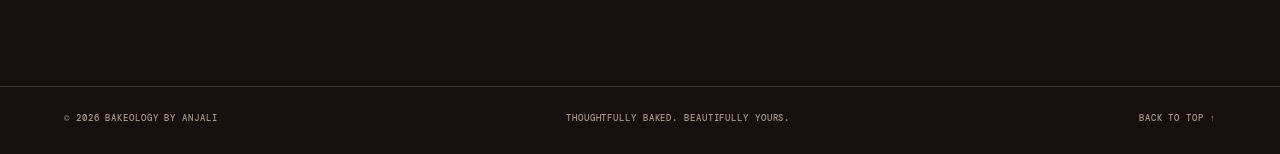
==== commit c4987240: "Fifteenth Save, Adding motion scrolling, fixing parallax scrolling" ====
--- a/cakes.html
+++ b/cakes.html
@@ -17,10 +17,12 @@
   <link rel="stylesheet" href="css/cakes.css">
   <link rel="stylesheet" href="css/layout.css">
   <link rel="stylesheet" href="css/collection-tools.css">
+  <link rel="stylesheet" href="css/collection-motion.css">
 
   <script type="module" src="js/site.js"></script>
   <script type="module" src="js/gallery.js"></script>
   <script type="module" src="js/collection-tools.js"></script>
+  <script type="module" src="js/collection-motion.js"></script>
 </head>
 
 <body>
--- a/css/collection-motion.css
+++ b/css/collection-motion.css
@@ -0,0 +1,59 @@
+/* Activated only when the JavaScript is ready. */
+#gallery.collection-motion {
+  row-gap: 130px;
+  padding-block: 55px;
+}
+
+#gallery.collection-motion .cake-card {
+  position: relative;
+  transform: translate3d(0, var(--card-drift, 0px), 0);
+  transition: none;
+}
+
+#gallery.collection-motion .cake-image {
+  position: relative;
+  display: block;
+  overflow: hidden;
+  isolation: isolate;
+}
+
+/* Oversized photograph leaves room for visible vertical movement. */
+#gallery.collection-motion .cake-image img {
+  position: absolute;
+  inset: -28% 0 auto;
+  width: 100%;
+  height: 156%;
+  max-width: none;
+  object-fit: cover;
+  object-position: center;
+  transform:
+    translate3d(0, var(--photo-drift, 0px), 0)
+    scale(var(--photo-scale, 1.04)) !important;
+  transition: none !important;
+}
+
+/* Keep keyboard focus easy to see on moving cards. */
+#gallery.collection-motion .cake-card:focus-visible {
+  outline: 2px solid var(--rose, #ad6f61);
+  outline-offset: 8px;
+}
+
+@media (max-width: 760px) {
+  #gallery.collection-motion {
+    row-gap: 85px;
+    padding-block: 35px;
+  }
+}
+
+@media (prefers-reduced-motion: reduce) {
+  #gallery.collection-motion .cake-card {
+    transform: none;
+  }
+
+  #gallery.collection-motion .cake-image img {
+    position: static;
+    width: 100%;
+    height: 100%;
+    transform: none !important;
+  }
+}
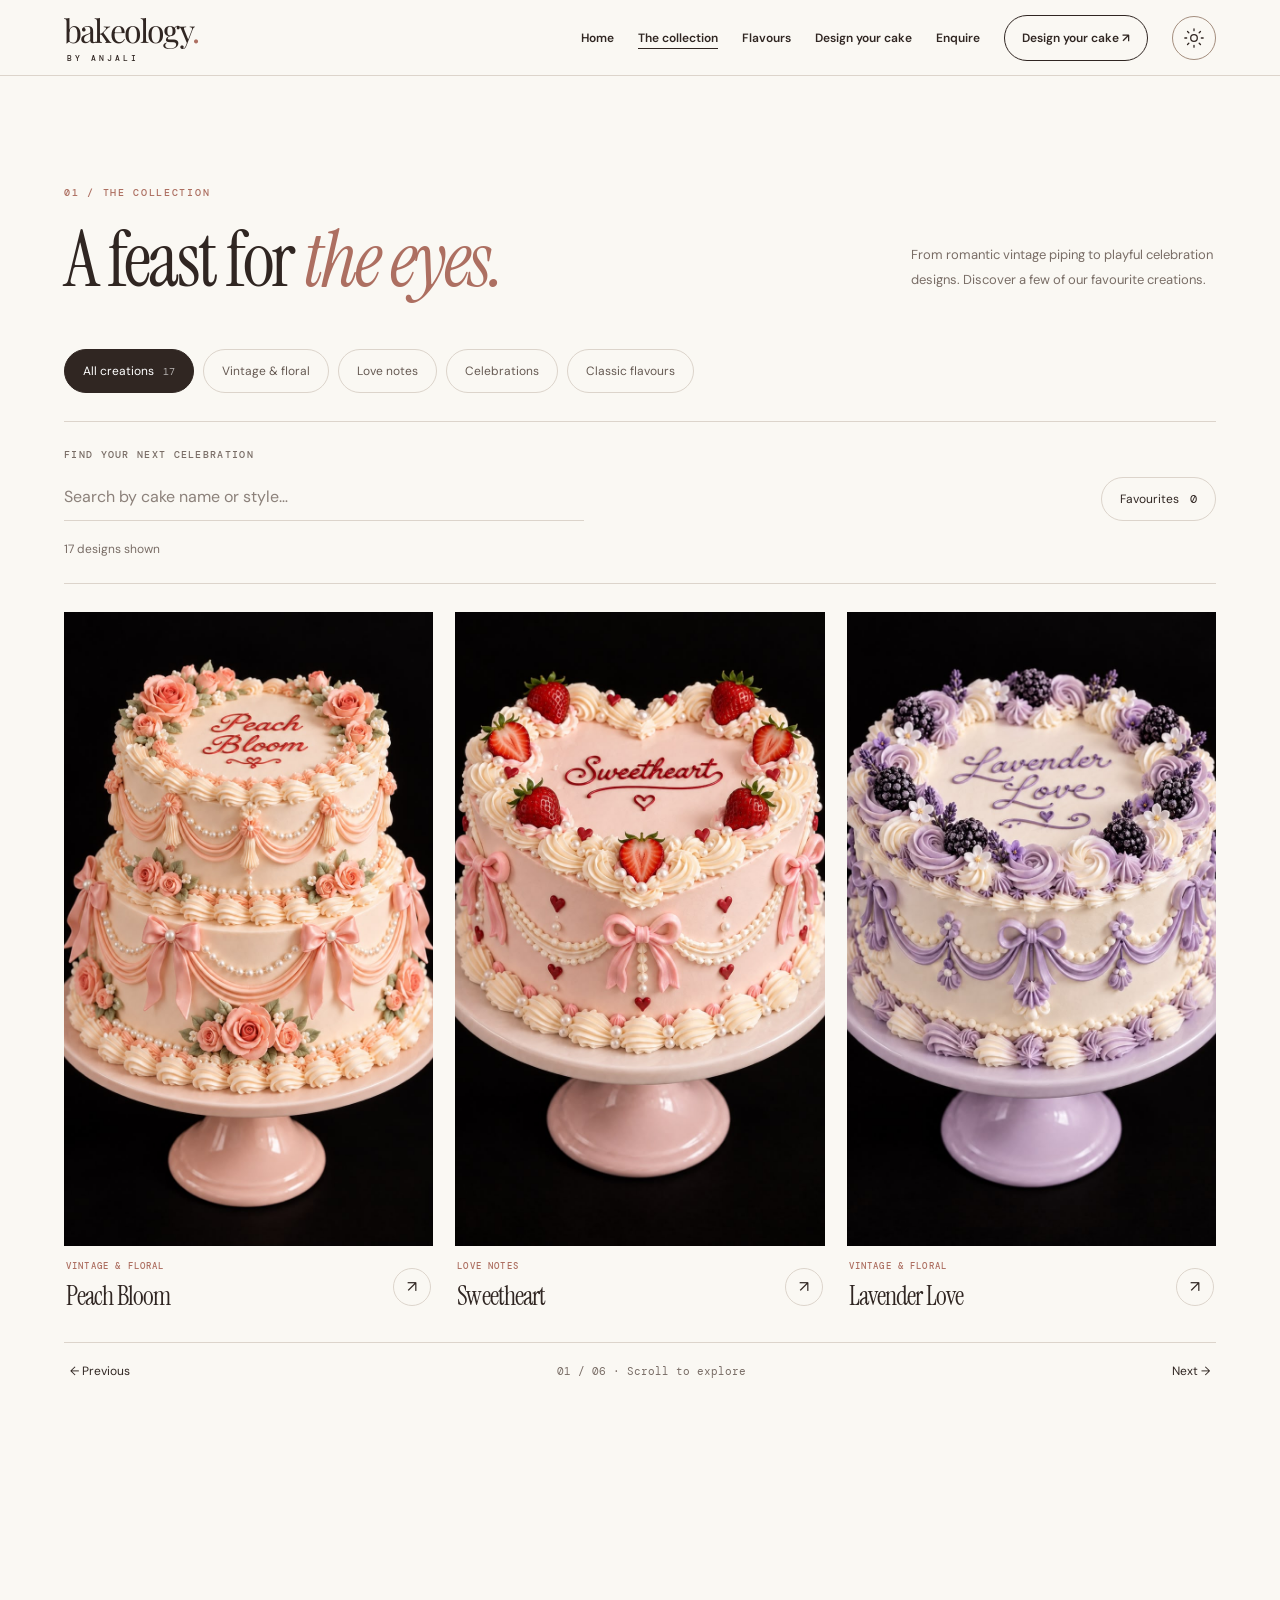
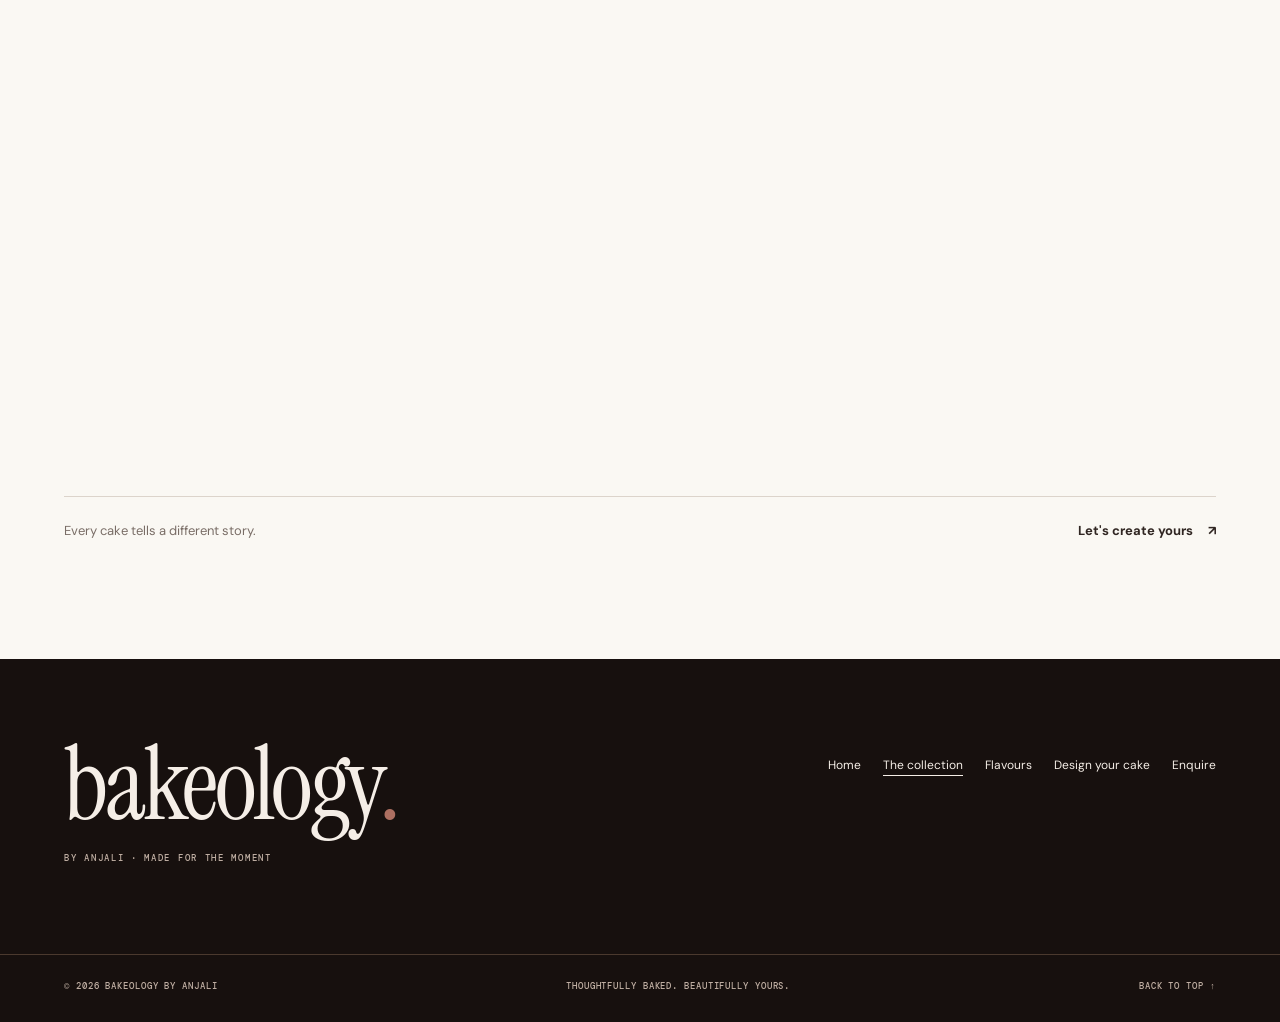
==== commit 8bd50a04: "Twenty-Sixth Save, Dark Mode initial commit" ====
--- a/cakes.html
+++ b/cakes.html
@@ -4,6 +4,35 @@
   <meta charset="utf-8">
   <meta name="viewport" content="width=device-width, initial-scale=1">
   <meta name="theme-color" content="#f4f0e9">
+  <script>
+  (() => {
+    let preference = null;
+
+    try {
+      const saved = localStorage.getItem('bakeology.theme.v1');
+
+      if (saved === 'light' || saved === 'dark') {
+        preference = saved;
+      }
+    } catch {
+      // Use the system preference if storage is unavailable.
+    }
+
+    const theme = preference ||
+      (matchMedia('(prefers-color-scheme: dark)').matches
+        ? 'dark'
+        : 'light');
+
+    document.documentElement.dataset.theme = theme;
+    document.documentElement.style.colorScheme = theme;
+
+    document.querySelector('meta[name="theme-color"]')
+      ?.setAttribute(
+        'content',
+        theme === 'dark' ? '#17120f' : '#f6f1e9'
+      );
+  })();
+</script>
 
   <title>The collection | Bakeology by Anjali</title>
   <meta name="description" content="Explore original Bakeology cake designs.">
@@ -18,7 +47,9 @@
   <link rel="stylesheet" href="css/layout.css">
   <link rel="stylesheet" href="css/collection-tools.css">
   <link rel="stylesheet" href="css/collection-motion.css">
-
+  <link rel="stylesheet" href="css/theme.css">
+
+  <script type="module" src="js/theme.js"></script>
   <script type="module" src="js/site.js"></script>
   <script type="module" src="js/gallery.js"></script>
   <script type="module" src="js/collection-tools.js"></script>
@@ -46,6 +77,54 @@
     <a class="header-cta" href="design.html">
       Design your cake ↗
     </a>
+      <button
+  class="theme-toggle"
+  type="button"
+  aria-label="Switch to dark mode"
+  data-theme-toggle
+  hidden
+>
+  <svg
+    class="theme-toggle__icon"
+    viewBox="0 0 24 24"
+    width="22"
+    height="22"
+    fill="none"
+    stroke="currentColor"
+    stroke-width="1.4"
+    stroke-linecap="round"
+    stroke-linejoin="round"
+    aria-hidden="true"
+    focusable="false"
+  >
+    <g class="theme-toggle__sun">
+      <circle cx="12" cy="12" r="3.6"></circle>
+      <path d="
+        M12 2v2
+        M12 20v2
+        M2 12h2
+        M20 12h2
+        M4.93 4.93l1.42 1.42
+        M17.65 17.65l1.42 1.42
+        M4.93 19.07l1.42-1.42
+        M17.65 6.35l1.42-1.42
+      "></path>
+    </g>
+
+    <g class="theme-toggle__moon">
+      <path d="
+        M19.6 14.2
+        A7.8 7.8 0 0 1 9.8 4.4
+        A8 8 0 1 0 19.6 14.2Z
+      "></path>
+      <path d="M18 3.2v3.6M16.2 5h3.6"></path>
+    </g>
+  </svg>
+
+  <span class="theme-toggle__tooltip" aria-hidden="true">
+    After-hours at Bakeology.
+  </span>
+</button>
 
     <button
       class="mobile-toggle"
--- a/css/site.css
+++ b/css/site.css
@@ -407,3 +407,274 @@
     transition: none !important;
   }
 }
+
+/* =========================================================
+   AFTER-HOURS AT BAKEOLOGY
+   Shared theme foundation
+   ========================================================= */
+
+:root {
+  color-scheme: light;
+
+  --theme-background: #f6f1e9;
+  --theme-section: #e9e0d5;
+  --theme-surface: #faf8f3;
+  --theme-raised: #f0e7db;
+
+  --theme-text: #302622;
+  --theme-muted: #796d66;
+  --theme-border: #dcd4cb;
+  --theme-control-border: #a48e7e;
+
+  --theme-accent: #895946;
+  --theme-rose: #ad6f61;
+  --theme-focus: #895946;
+
+  --theme-action-background: #302622;
+  --theme-action-text: #faf8f3;
+
+  --theme-header-glass: rgba(250, 248, 243, 0.94);
+  --theme-header-shadow: 0 9px 28px rgba(36, 25, 22, 0.07);
+
+  --theme-footer-background: #17100e;
+  --theme-footer-text: #f5eee7;
+  --theme-footer-muted: #c0afa3;
+  --theme-footer-border: #4b392e;
+
+  --theme-selection-background: #dfc0ae;
+  --theme-selection-text: #302622;
+}
+
+:root[data-theme="dark"] {
+  color-scheme: dark;
+
+  --theme-background: #17120f;
+  --theme-section: #201815;
+  --theme-surface: #2b211c;
+  --theme-raised: #352820;
+
+  --theme-text: #f5ebdd;
+  --theme-muted: #c9b9a7;
+  --theme-border: #4b392e;
+  --theme-control-border: #947b66;
+
+  --theme-accent: #d5aa78;
+  --theme-rose: #d8a397;
+  --theme-focus: #e7bd8b;
+
+  --theme-action-background: #e8c49b;
+  --theme-action-text: #241916;
+
+  --theme-header-glass: rgba(23, 18, 15, 0.96);
+  --theme-header-shadow: 0 9px 28px rgba(0, 0, 0, 0.18);
+
+  --theme-footer-background: #130f0d;
+  --theme-footer-text: #f5ebdd;
+  --theme-footer-muted: #c9b9a7;
+  --theme-footer-border: #4b392e;
+
+  --theme-selection-background: #d5aa78;
+  --theme-selection-text: #17120f;
+
+  /* Connect existing variable-based components. */
+  --cream: var(--theme-background);
+  --paper: var(--theme-surface);
+  --editorial: var(--theme-background);
+  --ink: var(--theme-text);
+  --muted: var(--theme-muted);
+  --line: var(--theme-border);
+  --warm-line: var(--theme-border);
+  --rose: var(--theme-rose);
+  --blush: #d9b5a7;
+  --plum: #d5aa78;
+}
+
+/* Base page */
+
+html {
+  background: var(--theme-background);
+}
+
+body {
+  background: var(--theme-background);
+  color: var(--theme-text);
+}
+
+::selection {
+  background: var(--theme-selection-background);
+  color: var(--theme-selection-text);
+}
+
+:is(a, button, input, select, textarea, summary):focus-visible {
+  outline: 2px solid var(--theme-focus);
+  outline-offset: 4px;
+}
+
+/* Skip navigation stays visible above the sticky header. */
+
+.skip {
+  position: fixed;
+  top: 12px;
+  left: 12px;
+  padding: 12px 18px;
+  border: 1px solid var(--theme-control-border);
+  border-radius: 4px;
+  background: var(--theme-surface);
+  color: var(--theme-text);
+  z-index: 200;
+}
+
+/* Header */
+
+.header {
+  border-bottom-color: var(--theme-border);
+  transition: background-color 220ms ease, box-shadow 220ms ease;
+}
+
+:root[data-theme="dark"] .header {
+  background: var(--theme-background);
+}
+
+.header.is-scrolled {
+  background: var(--theme-header-glass);
+  box-shadow: var(--theme-header-shadow);
+}
+
+.desktop-nav a {
+  transition: color 180ms ease;
+}
+
+.desktop-nav a:hover {
+  opacity: 1;
+  color: var(--theme-accent);
+}
+
+.desktop-nav a[aria-current="page"],
+.mobile-nav a[aria-current="page"] {
+  text-decoration: underline;
+  text-underline-offset: 6px;
+  text-decoration-thickness: 1px;
+}
+
+.header-cta {
+  transition:
+    background-color 180ms ease,
+    color 180ms ease,
+    border-color 180ms ease;
+}
+
+.header-cta:hover {
+  background: var(--theme-action-background);
+  border-color: var(--theme-action-background);
+  color: var(--theme-action-text);
+}
+
+:root[data-theme="dark"] .header-cta {
+  border-color: var(--theme-control-border);
+}
+
+:root[data-theme="dark"] .mobile-nav:not([hidden]) {
+  background: var(--theme-section);
+  border-color: var(--theme-border);
+}
+
+.mobile-toggle {
+  min-width: 44px;
+  min-height: 44px;
+  align-content: center;
+  justify-content: center;
+}
+
+/* Shared calls to action */
+
+.pill {
+  transition:
+    transform 180ms ease,
+    background-color 180ms ease,
+    color 180ms ease,
+    border-color 180ms ease;
+}
+
+/* Keep ivory buttons readable even when --ink becomes ivory. */
+.pill-light {
+  background: #f4eee8;
+  color: #302622;
+}
+
+.pill-dark {
+  background: var(--theme-action-background);
+  color: var(--theme-action-text);
+}
+
+:root[data-theme="dark"] .pill-light {
+  background: #f5ebdd;
+  color: #241916;
+}
+
+:root[data-theme="dark"] .pill-light:hover {
+  background: #e8c49b;
+}
+
+:root[data-theme="dark"] .pill-dark:hover {
+  background: #f1d5b4;
+}
+
+:root[data-theme="dark"] :is(h1, h2) em {
+  color: var(--theme-rose);
+}
+
+.text-link {
+  border-bottom-color: currentColor;
+}
+
+.text-link:hover {
+  color: var(--theme-accent);
+}
+
+.site-scrollbar {
+  background: var(--theme-accent);
+}
+
+/* Footer */
+
+.footer {
+  background: var(--theme-footer-background);
+  color: var(--theme-footer-text);
+}
+
+.footer-tag,
+.footer-bottom {
+  color: var(--theme-footer-muted);
+}
+
+.footer-bottom {
+  border-top-color: var(--theme-footer-border);
+}
+
+.footer-links {
+  flex-wrap: wrap;
+}
+
+.footer :is(a, button):focus-visible {
+  outline-color: #e7bd8b;
+}
+
+.footer-links a:hover,
+.footer-bottom a:hover {
+  color: #e7bd8b;
+}
+
+/* Respect reduced motion for shared hover effects. */
+
+@media (prefers-reduced-motion: reduce) {
+  .pill:hover {
+    transform: none;
+  }
+
+  .header,
+  .header-cta,
+  .desktop-nav a,
+  .pill {
+    transition: none;
+  }
+}
--- a/css/layout.css
+++ b/css/layout.css
@@ -111,25 +111,67 @@
   max-width: 100%;
 }
 
-@media (max-width: 1000px) {
-  .desktop-nav {
+/* Allow room for navigation, the main action, and theme toggle. */
+@media (max-width: 1100px) {
+  .desktop-nav,
+  .header-cta {
     display: none;
+  }
+
+  .header-inner {
+    justify-content: flex-start;
+    gap: 12px;
+  }
+
+  .header-inner > .wordmark {
+    margin-right: auto;
   }
 
   .mobile-toggle {
     display: flex;
+    flex: 0 0 44px;
+    padding: 10px;
+    color: var(--theme-text, #302622);
+  }
+
+  .mobile-toggle span {
+    background: currentColor;
   }
 
   .mobile-nav:not([hidden]) {
     display: flex;
-  }
-
-  .header-cta {
-    display: none;
-  }
-
-  .header-inner {
-    justify-content: space-between;
+    position: absolute;
+    top: 100%;
+    left: 0;
+    right: 0;
+    flex-direction: column;
+    gap: 0;
+
+    max-height: calc(100dvh - 76px);
+    overflow-y: auto;
+    overscroll-behavior: contain;
+
+    padding: 12px clamp(24px, 5vw, 88px) 20px;
+    background: var(--theme-surface, #faf8f3);
+    color: var(--theme-text, #302622);
+    border-top: 1px solid var(--theme-border, #dcd4cb);
+    border-bottom: 1px solid var(--theme-border, #dcd4cb);
+    box-shadow: var(
+      --theme-header-shadow,
+      0 9px 28px rgba(36, 25, 22, 0.07)
+    );
+  }
+
+  .mobile-nav a {
+    display: flex;
+    align-items: center;
+    min-height: 48px;
+    padding: 13px 0;
+    font-size: 14px;
+  }
+
+  .mobile-nav a:hover {
+    color: var(--theme-accent, #895946);
   }
 }
 
@@ -145,3 +187,57 @@
     transition: none !important;
   }
 }
+
+/* After-hours: shared layout integration */
+
+.header-inner > .wordmark,
+.header-inner > .header-cta,
+.header-inner > .theme-toggle,
+.header-inner > .mobile-toggle {
+  flex-shrink: 0;
+}
+
+/* The toggle will be inserted immediately before the menu button. */
+.header-inner > .theme-toggle {
+  width: 44px;
+  height: 44px;
+  min-width: 44px;
+  min-height: 44px;
+}
+
+/* Keep the header espresso rather than the lighter card colour. */
+:root[data-theme="dark"] .header {
+  background: var(--theme-background);
+}
+
+:root[data-theme="dark"] .header.is-scrolled {
+  background: var(--theme-header-glass);
+}
+
+/* Native dialogs retain their existing dimensions and behaviour. */
+:root[data-theme="dark"] .cake-dialog {
+  background: var(--theme-surface);
+  color: var(--theme-text);
+  border: 1px solid var(--theme-control-border);
+}
+
+:root[data-theme="dark"] .cake-dialog::backdrop {
+  background: rgba(12, 8, 6, 0.76);
+}
+
+@media (min-width: 1101px) and (max-width: 1250px) {
+  .header-inner {
+    gap: 16px;
+  }
+
+  .desktop-nav {
+    gap: 16px;
+  }
+}
+
+@media (max-width: 380px) {
+  .header-inner {
+    gap: 8px;
+    padding-inline: 16px;
+  }
+}
--- a/css/collection-motion.css
+++ b/css/collection-motion.css
@@ -1,59 +1,101 @@
-/* Activated only when the JavaScript is ready. */
-#gallery.collection-motion {
-  row-gap: 130px;
-  padding-block: 55px;
+.collection-sequence {
+  position: relative;
 }
 
-#gallery.collection-motion .cake-card {
+.collection-sequence__stage {
+  position: sticky;
+  top: var(--sequence-top, 80px);
+  height: var(--sequence-height, 650px);
+  overflow: hidden;
+  background: var(--paper, #faf8f3);
+}
+
+#gallery.collection-sequence__gallery {
   position: relative;
-  transform: translate3d(0, var(--card-drift, 0px), 0);
+  display: block;
+  height: calc(var(--sequence-height, 650px) - 64px);
+  min-height: 0;
+  margin: 0;
+  padding: 0;
+}
+
+#gallery.collection-sequence__gallery > .cake-card {
+  position: absolute;
+  top: 0;
+  left: var(--tile-left);
+  width: var(--tile-width);
+  margin: 0;
+  padding: 0;
+  opacity: 0;
+  visibility: hidden;
+  transition: none;
+  transform: translate3d(0, var(--tile-y, 0px), 0);
+}
+
+#gallery.collection-sequence__gallery .cake-image {
+  display: block;
+  height: calc(var(--sequence-height, 650px) - 160px);
+  aspect-ratio: auto;
+  overflow: hidden;
+}
+
+#gallery.collection-sequence__gallery .cake-image img {
+  position: static;
+  display: block;
+  width: 100%;
+  height: 100%;
+  object-fit: cover;
+  transform: scale(var(--tile-scale, 1));
   transition: none;
 }
 
-#gallery.collection-motion .cake-image {
-  position: relative;
-  display: block;
-  overflow: hidden;
-  isolation: isolate;
+#gallery.collection-sequence__gallery .cake-meta {
+  padding-top: 14px;
 }
 
-/* Oversized photograph leaves room for visible vertical movement. */
-#gallery.collection-motion .cake-image img {
-  position: absolute;
-  inset: -28% 0 auto;
-  width: 100%;
-  height: 156%;
-  max-width: none;
-  object-fit: cover;
-  object-position: center;
-  transform:
-    translate3d(0, var(--photo-drift, 0px), 0)
-    scale(var(--photo-scale, 1.04)) !important;
-  transition: none !important;
+#gallery.collection-sequence__gallery .cake-meta strong {
+  font-size: clamp(18px, 2vw, 27px);
 }
 
-/* Keep keyboard focus easy to see on moving cards. */
-#gallery.collection-motion .cake-card:focus-visible {
-  outline: 2px solid var(--rose, #ad6f61);
-  outline-offset: 8px;
+.collection-sequence__navigation {
+  height: 56px;
+  display: flex;
+  align-items: center;
+  justify-content: space-between;
+  gap: 15px;
+  border-top: 1px solid var(--line, #dcd4cb);
 }
 
-@media (max-width: 760px) {
-  #gallery.collection-motion {
-    row-gap: 85px;
-    padding-block: 35px;
-  }
+.collection-sequence__navigation button {
+  min-height: 44px;
+  border: 0;
+  background: none;
+  color: var(--ink, #302622);
+  cursor: pointer;
+  font: inherit;
+  font-size: 12px;
 }
 
-@media (prefers-reduced-motion: reduce) {
-  #gallery.collection-motion .cake-card {
-    transform: none;
-  }
+.collection-sequence__navigation button:disabled {
+  opacity: 0.35;
+  cursor: default;
+}
 
-  #gallery.collection-motion .cake-image img {
-    position: static;
-    width: 100%;
-    height: 100%;
-    transform: none !important;
-  }
+.collection-sequence__navigation span {
+  font: 11px 'DM Mono', monospace;
+  color: var(--muted, #796d66);
+}
+
+.collection-sequence [hidden] {
+  display: none !important;
+}
+
+.collection-sequence.is-manual .collection-sequence__stage {
+  position: relative;
+  top: auto;
+}
+
+.collection-sequence button:focus-visible {
+  outline: 2px solid var(--rose, #ad6f61);
+  outline-offset: -3px;
 }
--- a/css/theme.css
+++ b/css/theme.css
@@ -0,0 +1,201 @@
+/* After-hours at Bakeology — toggle and transition */
+
+/* Higher specificity protects this button from general button styles. */
+.header .theme-toggle {
+  position: relative;
+  display: inline-grid;
+  place-items: center;
+  flex: 0 0 44px;
+
+  width: 44px;
+  height: 44px;
+  min-height: 44px;
+  padding: 0;
+
+  appearance: none;
+  border: 1px solid var(--theme-control-border);
+  border-radius: 50%;
+
+  background: var(--theme-surface);
+  color: var(--theme-text);
+  cursor: pointer;
+  isolation: isolate;
+}
+
+:root[data-theme="dark"] .theme-toggle {
+  background: var(--theme-raised);
+}
+
+.theme-toggle__icon {
+  display: block;
+  width: 22px;
+  height: 22px;
+  overflow: visible;
+  pointer-events: none;
+}
+
+.theme-toggle__sun,
+.theme-toggle__moon {
+  transform-origin: 12px 12px;
+}
+
+.theme-toggle__sun {
+  opacity: 1;
+  transform: rotate(0deg) scale(1);
+}
+
+.theme-toggle__moon {
+  opacity: 0;
+  transform: rotate(-35deg) scale(0.65);
+}
+
+:root[data-theme="dark"] .theme-toggle__sun {
+  opacity: 0;
+  transform: rotate(45deg) scale(0.65);
+}
+
+:root[data-theme="dark"] .theme-toggle__moon {
+  opacity: 1;
+  transform: rotate(0deg) scale(1);
+}
+
+/* Enable motion only after initial theme setup. */
+:root.theme-ready .theme-toggle {
+  transition:
+    transform 180ms ease,
+    background-color 180ms ease,
+    border-color 180ms ease,
+    color 180ms ease;
+}
+
+:root.theme-ready .theme-toggle__sun,
+:root.theme-ready .theme-toggle__moon {
+  transition:
+    opacity 260ms ease,
+    transform 420ms cubic-bezier(0.22, 1, 0.36, 1);
+}
+
+@media (hover: hover) {
+  .header .theme-toggle:hover {
+    transform: translateY(-2px);
+    border-color: var(--theme-accent);
+    background: var(--theme-raised);
+  }
+}
+
+.header .theme-toggle:active {
+  transform: scale(0.94);
+}
+
+.header .theme-toggle:focus-visible {
+  outline: 2px solid var(--theme-focus);
+  outline-offset: 4px;
+}
+
+.theme-toggle__tooltip {
+  position: absolute;
+  top: calc(100% + 12px);
+  right: 0;
+  z-index: 5;
+
+  width: max-content;
+  max-width: min(240px, calc(100vw - 32px));
+  padding: 10px 13px;
+
+  border: 1px solid var(--theme-control-border);
+  border-radius: 5px;
+  background: var(--theme-surface);
+  color: var(--theme-text);
+  box-shadow: var(--theme-header-shadow);
+
+  font: 400 12px/1.5 'DM Sans', sans-serif;
+  letter-spacing: 0;
+  text-align: left;
+
+  opacity: 0;
+  visibility: hidden;
+  transform: translateY(-4px);
+  pointer-events: none;
+
+  transition:
+    opacity 160ms ease,
+    transform 160ms ease,
+    visibility 160ms ease;
+}
+
+.theme-toggle:focus-visible .theme-toggle__tooltip {
+  opacity: 1;
+  visibility: visible;
+  transform: translateY(0);
+}
+
+@media (hover: hover) {
+  .theme-toggle:hover .theme-toggle__tooltip {
+    opacity: 1;
+    visibility: visible;
+    transform: translateY(0);
+  }
+}
+
+.theme-toggle[aria-disabled="true"] .theme-toggle__tooltip {
+  opacity: 0;
+  visibility: hidden;
+}
+
+/* The destination snapshot sits above the previous page.
+   JavaScript animates its circular clipping boundary. */
+html.bakeology-theme-reveal::view-transition-old(root),
+html.bakeology-theme-reveal::view-transition-new(root) {
+  animation: none;
+  mix-blend-mode: normal;
+}
+
+html.bakeology-theme-reveal::view-transition-old(root) {
+  z-index: 1;
+}
+
+html.bakeology-theme-reveal::view-transition-new(root) {
+  z-index: 2;
+}
+
+html.bakeology-theme-reveal::view-transition-group(root) {
+  animation: none;
+}
+
+html.bakeology-theme-reveal::view-transition {
+  pointer-events: none;
+}
+
+/* Capture final theme colours instead of intermediate hover fades.
+   Existing scroll transforms and animations are not reset. */
+html.bakeology-theme-reveal,
+html.bakeology-theme-reveal *,
+html.bakeology-theme-reveal *::before,
+html.bakeology-theme-reveal *::after {
+  transition: none !important;
+}
+
+/* Small fallback for browsers without the circular reveal. */
+html.bakeology-theme-fade body,
+html.bakeology-theme-fade .header,
+html.bakeology-theme-fade .mobile-nav,
+html.bakeology-theme-fade .footer {
+  transition:
+    background-color 180ms ease,
+    color 180ms ease,
+    border-color 180ms ease;
+}
+
+@media (prefers-reduced-motion: reduce) {
+  .header .theme-toggle,
+  .theme-toggle__sun,
+  .theme-toggle__moon,
+  .theme-toggle__tooltip {
+    transition: none !important;
+  }
+
+  .header .theme-toggle:hover,
+  .header .theme-toggle:active {
+    transform: none;
+  }
+}
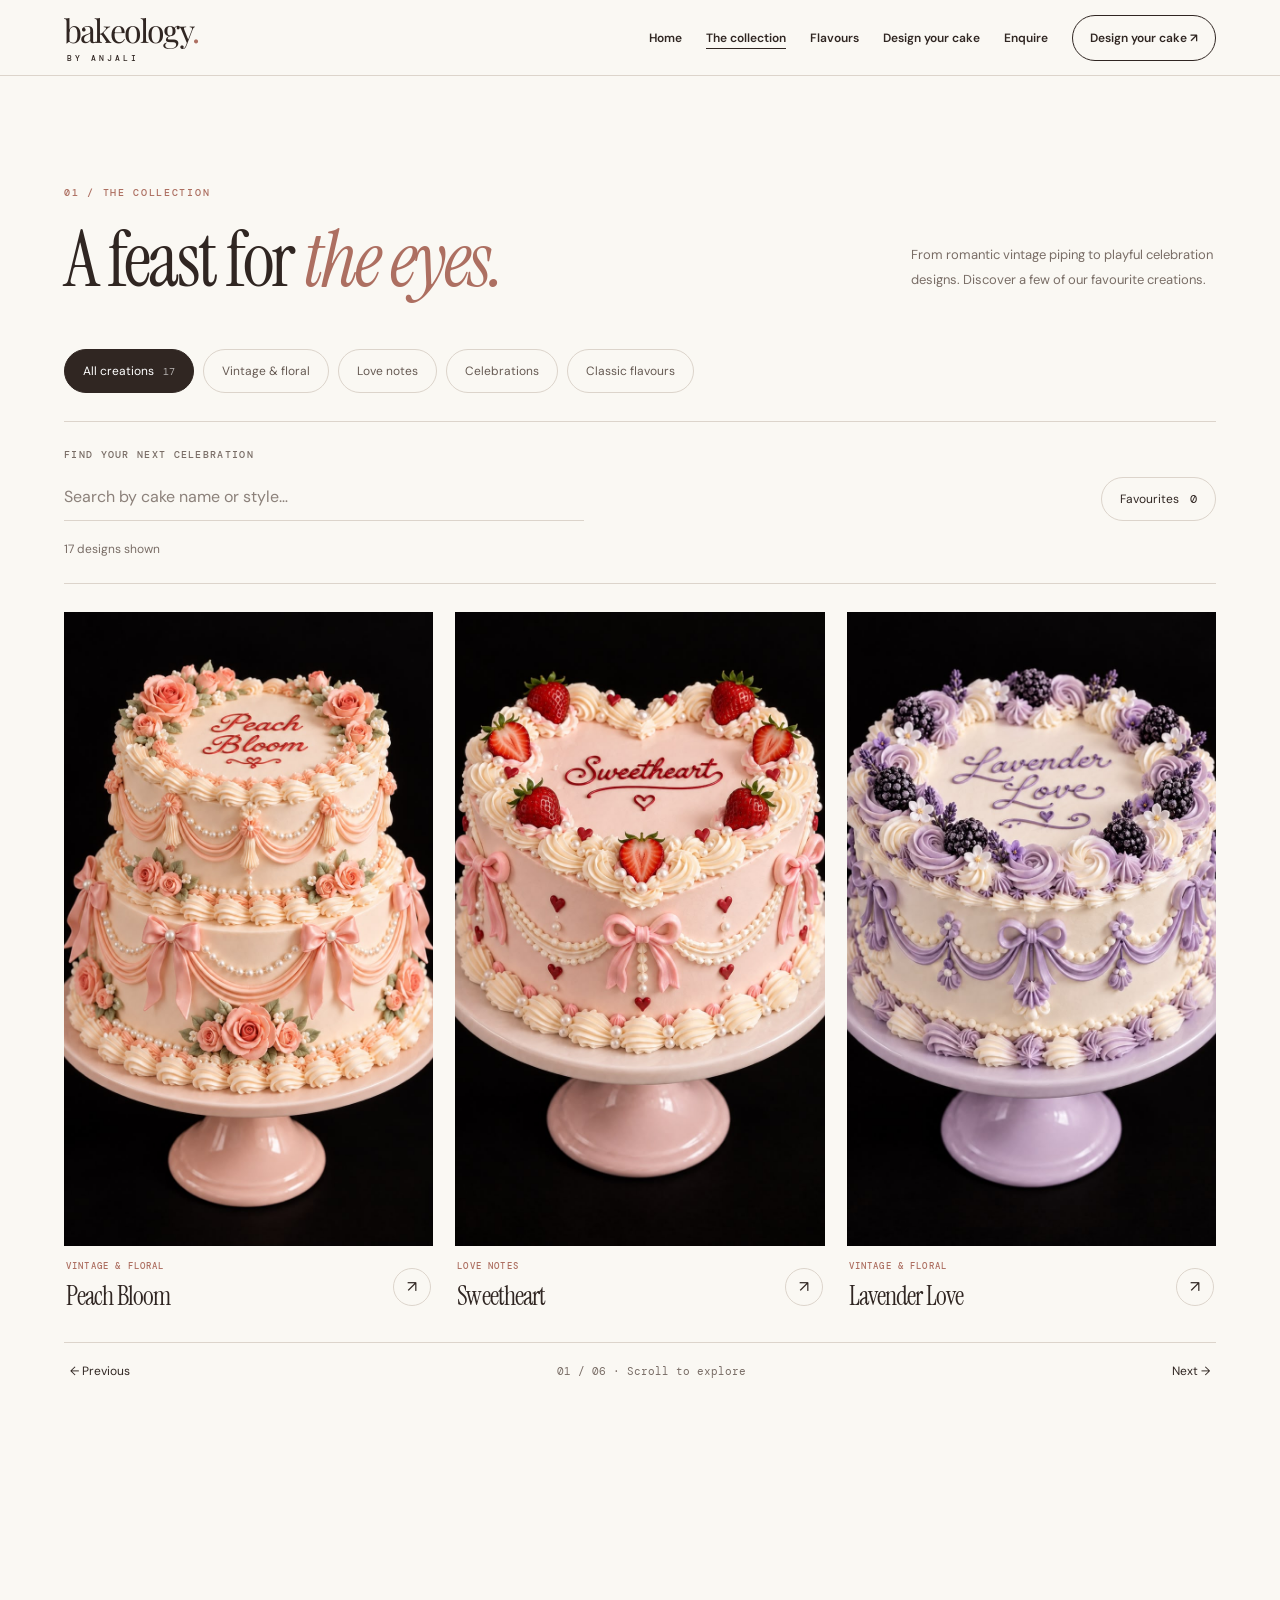
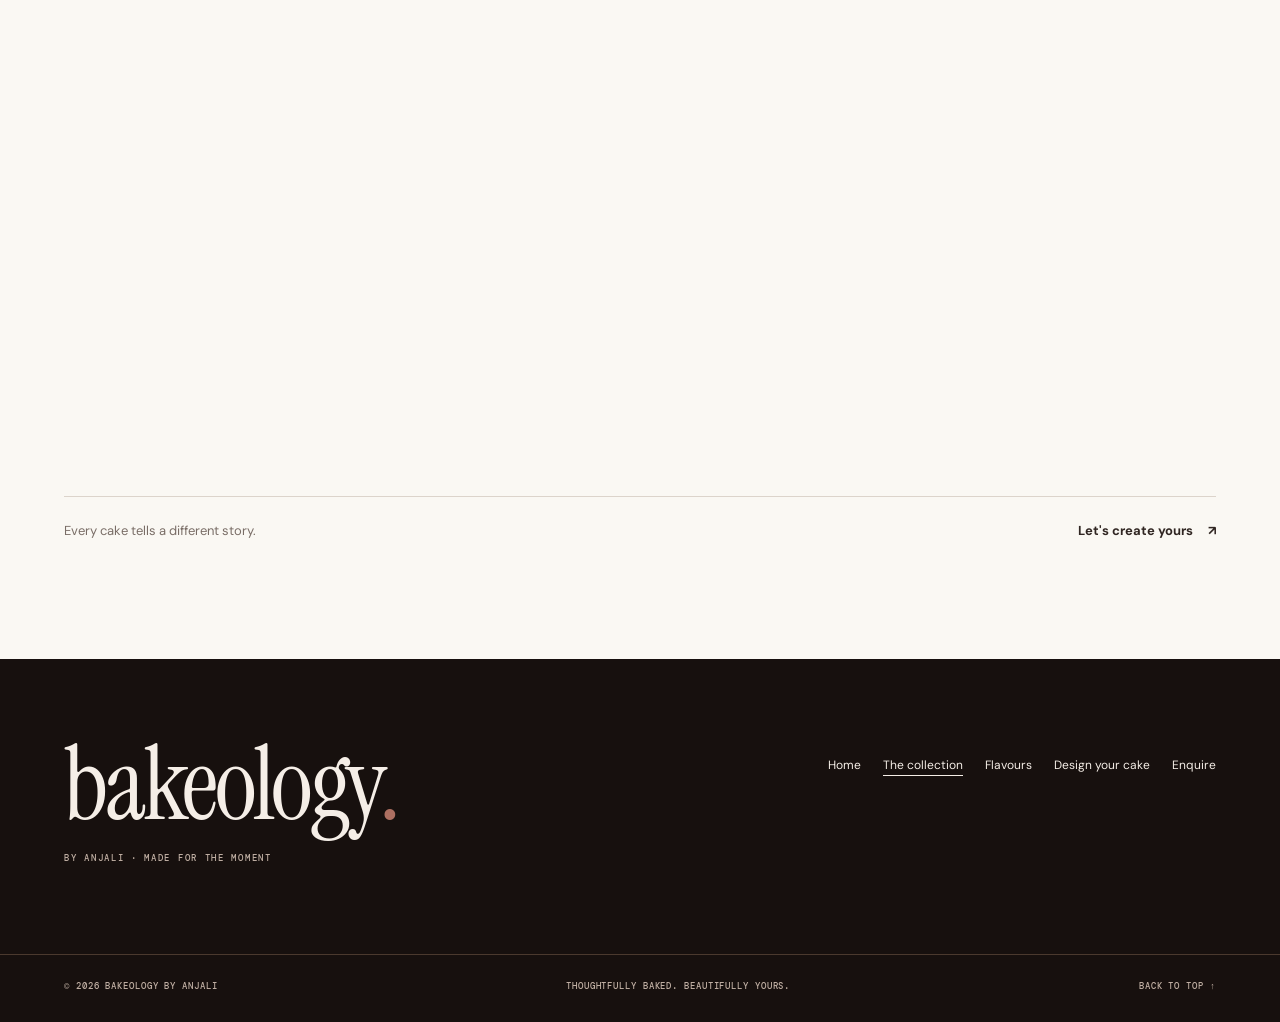
==== commit a840624f: "Thirty-first Save,  Dark Mode disable" ====
--- a/cakes.html
+++ b/cakes.html
@@ -4,9 +4,18 @@
   <meta charset="utf-8">
   <meta name="viewport" content="width=device-width, initial-scale=1">
   <meta name="theme-color" content="#f4f0e9">
+  <script src="js/features.js"></script>
   <script>
   (() => {
-    let preference = null;
+  if (window.BAKEOLOGY_FEATURES?.afterHours !== true) {
+    document.documentElement.dataset.theme = 'light';
+    document.documentElement.style.colorScheme = 'light';
+    document.querySelector('meta[name="theme-color"]')
+      ?.setAttribute('content', '#f6f1e9');
+    return;
+  }
+
+  let preference = null;
 
     try {
       const saved = localStorage.getItem('bakeology.theme.v1');
--- a/css/theme.css
+++ b/css/theme.css
@@ -198,4 +198,1078 @@
   .header .theme-toggle:active {
     transform: none;
   }
+}
+
+/* =========================================================
+   AFTER-HOURS — CAKE DESIGN STUDIO
+   ========================================================= */
+
+html[data-theme="dark"] .cake-customizer {
+  --studio-bg: #17120f;
+  --studio-panel: #241c17;
+  --studio-raised: #30251e;
+  --studio-text: #f5ebdd;
+  --studio-muted: #c9b9a7;
+  --studio-line: #4b392e;
+  --studio-control-line: #947b66;
+  --studio-accent: #e8c49b;
+
+  background: var(--studio-bg);
+  color: var(--studio-text);
+}
+
+/* Headline and supporting copy */
+
+html[data-theme="dark"] .cake-customizer h1 {
+  color: var(--studio-text);
+}
+
+html[data-theme="dark"] .cake-customizer h1 em {
+  color: #d8a397;
+}
+
+html[data-theme="dark"] .cake-customizer :is(
+  .kicker,
+  .index,
+  legend span,
+  .appearance-eyebrow
+) {
+  color: #d5aa78;
+}
+
+html[data-theme="dark"] .cake-customizer :is(
+  .intro p,
+  .caption,
+  .input-note,
+  .note,
+  .save-status,
+  .studio-hint
+) {
+  color: var(--studio-muted);
+}
+
+/* Fine structural dividers */
+
+html[data-theme="dark"] .cake-customizer :is(
+  .layout,
+  .controls,
+  fieldset,
+  .preview-foot,
+  .studio-tools
+) {
+  border-color: var(--studio-line);
+}
+
+html[data-theme="dark"] .cake-customizer :is(
+  legend,
+  .writing label,
+  .preview-foot p
+) {
+  color: var(--studio-text);
+}
+
+/* A warm, dark studio behind the cake.
+   The canvas and cake materials retain their original colours. */
+
+html[data-theme="dark"] .cake-customizer .preview {
+  background: var(--studio-bg);
+}
+
+html[data-theme="dark"] .cake-customizer .art {
+  background:
+    radial-gradient(
+      ellipse at 50% 58%,
+      rgba(143, 101, 65, 0.2) 0%,
+      rgba(83, 57, 38, 0.1) 42%,
+      transparent 72%
+    ),
+    #17120f;
+}
+
+html[data-theme="dark"] .cake-customizer .text-button {
+  color: var(--studio-muted);
+}
+
+html[data-theme="dark"] .cake-customizer .text-button:hover {
+  color: var(--studio-accent);
+}
+
+/* Shape, tiers, finishes and topping choices */
+
+html[data-theme="dark"] .cake-customizer .choices button {
+  background: var(--studio-panel);
+  color: var(--studio-text);
+  border-color: var(--studio-control-line);
+}
+
+html[data-theme="dark"] .cake-customizer
+.choices button[aria-pressed="true"] {
+  background: var(--studio-accent);
+  color: #241916;
+  border-color: var(--studio-accent);
+}
+
+/* Preserve the true icing swatch colours.
+   These override the older swatch rules using !important. */
+
+html[data-theme="dark"] .cake-customizer .swatches button {
+  background: transparent !important;
+  color: var(--studio-muted) !important;
+}
+
+html[data-theme="dark"] .cake-customizer
+.swatches button[aria-pressed="true"] {
+  background: var(--studio-raised) !important;
+  color: var(--studio-text) !important;
+}
+
+html[data-theme="dark"] .cake-customizer .swatches i {
+  box-shadow: inset 0 0 0 1px rgba(255, 255, 255, 0.2);
+}
+
+html[data-theme="dark"] .cake-customizer
+.swatches button[aria-pressed="true"] i {
+  outline-color: var(--studio-accent);
+}
+
+/* Preview toolbar */
+
+html[data-theme="dark"] .cake-customizer .studio-tools button {
+  background: var(--studio-panel);
+  color: var(--studio-text);
+  border-color: var(--studio-control-line);
+}
+
+html[data-theme="dark"] .cake-customizer
+.studio-tools button[aria-pressed="true"],
+html[data-theme="dark"] .cake-customizer
+.studio-tools .studio-finish {
+  background: var(--studio-accent);
+  color: #241916;
+  border-color: var(--studio-accent);
+}
+
+html[data-theme="dark"] .cake-customizer
+.studio-tools button:disabled {
+  background: var(--studio-panel);
+  color: var(--studio-muted);
+  border-color: var(--studio-line);
+  opacity: 0.45;
+  cursor: not-allowed;
+}
+
+/* Flavour and colour editor panels */
+
+html[data-theme="dark"] .cake-customizer .appearance-studio {
+  color: var(--studio-text);
+}
+
+html[data-theme="dark"] .cake-customizer .flavour-edit {
+  background: var(--studio-panel);
+  color: var(--studio-text);
+  border-color: var(--studio-line);
+  border-top-color: var(--flavour-accent, #d5aa78);
+}
+
+html[data-theme="dark"] .cake-customizer .colour-editor {
+  background: var(--studio-panel);
+  color: var(--studio-text);
+  border-color: var(--studio-line);
+}
+
+/* Cover descriptive copy without changing palette chips. */
+
+html[data-theme="dark"] .cake-customizer
+.appearance-studio :is(p, small, label, figcaption) {
+  color: var(--studio-muted);
+}
+
+html[data-theme="dark"] .cake-customizer
+.appearance-studio :is(h2, h3, summary) {
+  color: var(--studio-text);
+}
+
+html[data-theme="dark"] .cake-customizer
+.appearance-studio .appearance-eyebrow {
+  color: #d5aa78;
+}
+
+html[data-theme="dark"] .cake-customizer
+.appearance-studio :is(details, summary) {
+  border-color: var(--studio-line);
+}
+
+html[data-theme="dark"] .cake-customizer
+.appearance-studio summary:hover {
+  color: var(--studio-accent);
+}
+
+/* Flavour cards, category filters and palette actions */
+
+html[data-theme="dark"] .cake-customizer
+.appearance-studio button {
+  background: var(--studio-raised);
+  color: var(--studio-text);
+  border-color: var(--studio-control-line);
+}
+
+html[data-theme="dark"] .cake-customizer
+.appearance-studio button[aria-pressed="true"] {
+  background: #443225;
+  color: var(--studio-text);
+  border-color: var(--studio-accent);
+}
+
+html[data-theme="dark"] .cake-customizer
+.appearance-studio button[aria-pressed="true"] :is(small, span) {
+  color: inherit;
+}
+
+html[data-theme="dark"] .cake-customizer
+.appearance-studio button:disabled {
+  opacity: 0.45;
+  cursor: not-allowed;
+}
+
+/* Native dropdowns, search, writing and share-link fields */
+
+html[data-theme="dark"] .cake-customizer :is(
+  select,
+  textarea,
+  input:not([type="color"]):not([type="checkbox"]):not([type="radio"])
+) {
+  background: var(--studio-panel);
+  color: var(--studio-text);
+  border-color: var(--studio-control-line);
+  color-scheme: dark;
+}
+
+html[data-theme="dark"] .cake-customizer :is(
+  input,
+  textarea
+)::placeholder {
+  color: #b7a593;
+  opacity: 1;
+}
+
+html[data-theme="dark"] .cake-customizer select option {
+  background: var(--studio-panel);
+  color: var(--studio-text);
+}
+
+html[data-theme="dark"] .cake-customizer input[type="color"] {
+  background: var(--studio-raised);
+  border-color: var(--studio-control-line);
+  color-scheme: dark;
+}
+
+html[data-theme="dark"] .cake-customizer #cake-message {
+  background: transparent;
+  color: var(--studio-text);
+  border-bottom-color: var(--studio-control-line);
+}
+
+/* Itemised estimate */
+
+html[data-theme="dark"] .cake-customizer .cake-price {
+  background: var(--studio-panel);
+  color: var(--studio-text);
+  border-color: var(--studio-line);
+}
+
+html[data-theme="dark"] .cake-customizer :is(
+  .cake-price__heading,
+  .cake-price__total
+) {
+  border-color: var(--studio-line);
+}
+
+html[data-theme="dark"] .cake-customizer
+.cake-price__heading > :last-child {
+  color: #d5aa78;
+}
+
+html[data-theme="dark"] .cake-customizer .cake-price__lines dt {
+  color: var(--studio-muted);
+}
+
+html[data-theme="dark"] .cake-customizer :is(
+  .cake-price__lines dd,
+  .cake-price__total strong
+) {
+  color: var(--studio-text);
+}
+
+html[data-theme="dark"] .cake-customizer .cake-price > p {
+  color: var(--studio-muted);
+}
+
+/* Main enquiry action */
+
+html[data-theme="dark"] .cake-customizer .cta {
+  background: var(--studio-accent);
+  color: #241916;
+}
+
+html[data-theme="dark"] .cake-customizer .cta:hover {
+  background: #f1d5b4;
+}
+
+/* Clear keyboard focus throughout the studio */
+
+html[data-theme="dark"] .cake-customizer
+:is(button, a, input, select, textarea, summary):focus-visible {
+  outline: 2px solid #e7bd8b;
+  outline-offset: 4px;
+}
+
+@media (hover: hover) {
+  html[data-theme="dark"] .cake-customizer
+  .choices:not(.swatches) button:not([aria-pressed="true"]):hover,
+  html[data-theme="dark"] .cake-customizer
+  .studio-tools button:not(:disabled):not([aria-pressed="true"]):not(.studio-finish):hover,
+  html[data-theme="dark"] .cake-customizer
+  .appearance-studio button:not(:disabled):not([aria-pressed="true"]):hover {
+    background: #403025;
+    border-color: var(--studio-accent);
+    color: var(--studio-text);
+  }
+}
+
+/* =========================================================
+   AFTER-HOURS — FLAVOURS
+   ========================================================= */
+
+html[data-theme="dark"] .menu {
+  background: var(--theme-background);
+  color: var(--theme-text);
+}
+
+html[data-theme="dark"] .menu :is(h1, h2) {
+  color: var(--theme-text);
+}
+
+html[data-theme="dark"] .menu :is(h1, h2) em {
+  color: var(--theme-rose);
+}
+
+html[data-theme="dark"] .menu-intro p {
+  color: var(--theme-muted);
+}
+
+html[data-theme="dark"] .menu-aside {
+  color: var(--theme-muted);
+  border-color: var(--theme-border);
+}
+
+html[data-theme="dark"] .menu-board {
+  background: var(--theme-section);
+  color: var(--theme-text);
+
+  border: 1px solid var(--theme-border);
+  border-top: 2px solid var(--theme-accent);
+
+  box-shadow: 0 20px 60px rgba(0, 0, 0, 0.12);
+}
+
+/* Cream / dry cake categories */
+
+html[data-theme="dark"] .menu-switch {
+  flex-wrap: wrap;
+  border-color: var(--theme-border);
+}
+
+html[data-theme="dark"] .menu-switch button {
+  background: transparent;
+  color: var(--theme-muted);
+  border-color: var(--theme-control-border);
+
+  transition:
+    background-color 180ms ease,
+    border-color 180ms ease,
+    color 180ms ease;
+}
+
+html[data-theme="dark"] .menu-switch button.selected,
+html[data-theme="dark"] .menu-switch button[aria-pressed="true"] {
+  background: var(--theme-action-background);
+  color: var(--theme-action-text);
+  border-color: var(--theme-action-background);
+}
+
+/* Full-width, quietly interactive menu rows */
+
+html[data-theme="dark"] #menu-list .flavour-choice {
+  appearance: none;
+  display: grid;
+  grid-template-columns: 24px minmax(0, 1fr) auto 32px;
+  align-items: center;
+  gap: 16px;
+
+  width: 100%;
+  min-height: 78px;
+  margin: 0;
+  padding: 18px 12px;
+
+  background: transparent;
+  color: var(--theme-text);
+  border: 0;
+  border-bottom: 1px solid var(--theme-border);
+  border-radius: 0;
+
+  text-align: left;
+  cursor: pointer;
+
+  transition:
+    background-color 180ms ease,
+    box-shadow 180ms ease;
+}
+
+html[data-theme="dark"] #menu-list .menu-count {
+  color: var(--theme-muted);
+  font-size: 10px;
+}
+
+html[data-theme="dark"] #menu-list .menu-name {
+  min-width: 0;
+  color: var(--theme-text);
+  font-family: 'Instrument Serif', Georgia, serif;
+  font-size: clamp(24px, 2.2vw, 32px);
+  font-weight: 400;
+  line-height: 1.15;
+}
+
+html[data-theme="dark"] #menu-list .menu-price {
+  color: var(--theme-muted);
+  font-size: 13px;
+  font-weight: 500;
+  font-variant-numeric: tabular-nums;
+  white-space: nowrap;
+}
+
+html[data-theme="dark"] #menu-list .flavour-choice__mark {
+  display: grid;
+  place-items: center;
+
+  width: 32px;
+  height: 32px;
+  border: 1px solid var(--theme-control-border);
+  border-radius: 50%;
+
+  background: transparent;
+  color: var(--theme-accent);
+  font: 400 18px/1 'DM Sans', sans-serif;
+
+  transition:
+    background-color 180ms ease,
+    border-color 180ms ease,
+    color 180ms ease;
+}
+
+html[data-theme="dark"] #menu-list
+.flavour-choice[aria-pressed="true"] {
+  background: var(--theme-raised);
+  box-shadow: inset 2px 0 0 var(--theme-accent);
+}
+
+html[data-theme="dark"] #menu-list
+.flavour-choice[aria-pressed="true"] .menu-price {
+  color: var(--theme-text);
+}
+
+html[data-theme="dark"] #menu-list
+.flavour-choice[aria-pressed="true"] .flavour-choice__mark {
+  background: var(--theme-action-background);
+  color: var(--theme-action-text);
+  border-color: var(--theme-action-background);
+}
+
+html[data-theme="dark"] #menu-list .flavour-choice:focus-visible {
+  position: relative;
+  z-index: 1;
+  outline: 2px solid var(--theme-focus);
+  outline-offset: -2px;
+}
+
+/* Selected flavour summary */
+
+html[data-theme="dark"] .menu .flavour-selection {
+  margin-top: 28px;
+  padding: 24px;
+
+  background: var(--theme-surface);
+  color: var(--theme-text);
+  border: 1px solid var(--theme-border);
+}
+
+html[data-theme="dark"] .menu .flavour-selection__label {
+  margin: 0 0 10px;
+  color: var(--theme-accent);
+  font: 500 10px/1.6 'DM Mono', monospace;
+  letter-spacing: 0.14em;
+}
+
+html[data-theme="dark"] .menu .flavour-selection__name {
+  margin: 0 0 12px;
+  color: var(--theme-text);
+  font: 400 clamp(28px, 3vw, 38px)/1.1
+    'Instrument Serif', Georgia, serif;
+}
+
+html[data-theme="dark"] .menu .flavour-selection__note,
+html[data-theme="dark"] .menu .menu-footnote {
+  color: var(--theme-muted);
+  font-size: 12px;
+  line-height: 1.8;
+}
+
+html[data-theme="dark"] .menu .flavour-selection__link {
+  display: inline-flex;
+  align-items: center;
+  justify-content: center;
+
+  min-height: 44px;
+  margin-top: 12px;
+  padding: 12px 18px;
+
+  background: var(--theme-action-background);
+  color: var(--theme-action-text);
+  border: 1px solid var(--theme-action-background);
+  border-radius: 3px;
+
+  font-size: 12px;
+  font-weight: 600;
+  text-decoration: none;
+}
+
+/* =========================================================
+   AFTER-HOURS — COLLECTION FILTER CONTRAST
+   ========================================================= */
+
+html[data-theme="dark"] .filters button {
+  background: transparent;
+  color: var(--theme-muted);
+  border-color: var(--theme-control-border);
+}
+
+html[data-theme="dark"] .filters button:is(
+  .selected,
+  .active,
+  .is-active,
+  [aria-pressed="true"],
+  [aria-selected="true"]
+) {
+  background: var(--theme-action-background);
+  color: var(--theme-action-text);
+  border-color: var(--theme-action-background);
+}
+
+html[data-theme="dark"] .filters button span {
+  color: inherit;
+  opacity: 1;
+}
+
+/* Restrained hover feedback */
+
+@media (hover: hover) {
+  html[data-theme="dark"] #menu-list .flavour-choice:hover {
+    background: var(--theme-raised);
+  }
+
+  html[data-theme="dark"] .menu-switch button:hover,
+  html[data-theme="dark"] .filters button:hover {
+    background: var(--theme-raised);
+    color: var(--theme-text);
+    border-color: var(--theme-accent);
+  }
+
+  html[data-theme="dark"] .menu-switch button.selected:hover,
+  html[data-theme="dark"] .menu-switch
+  button[aria-pressed="true"]:hover,
+  html[data-theme="dark"] .filters button:is(
+    .selected,
+    .active,
+    .is-active,
+    [aria-pressed="true"],
+    [aria-selected="true"]
+  ):hover {
+    background: var(--theme-action-background);
+    color: var(--theme-action-text);
+  }
+
+  html[data-theme="dark"] .menu .flavour-selection__link:hover {
+    background: #f1d5b4;
+    border-color: #f1d5b4;
+  }
+}
+
+@media (max-width: 480px) {
+  html[data-theme="dark"] #menu-list .flavour-choice {
+    grid-template-columns: 18px minmax(0, 1fr) auto 28px;
+    gap: 9px;
+    padding: 16px 8px;
+  }
+
+  html[data-theme="dark"] #menu-list .menu-name {
+    font-size: 24px;
+  }
+
+  html[data-theme="dark"] #menu-list .menu-price {
+    font-size: 12px;
+  }
+
+  html[data-theme="dark"] #menu-list .flavour-choice__mark {
+    width: 28px;
+    height: 28px;
+  }
+
+  html[data-theme="dark"] .menu .flavour-selection {
+    padding: 20px;
+  }
+}
+
+/* =========================================================
+   AFTER-HOURS — ENQUIRY AND CONSULTATION
+   ========================================================= */
+
+/* Avoid affecting the cake designer's nested .studio element. */
+html[data-theme="dark"] .studio:has(.studio-grid),
+html[data-theme="dark"] .contact {
+  background: var(--theme-background);
+  color: var(--theme-text);
+}
+
+html[data-theme="dark"] .studio-intro :is(h1, h2),
+html[data-theme="dark"] .contact :is(h1, h2) {
+  color: var(--theme-text);
+}
+
+html[data-theme="dark"] .studio-intro :is(h1, h2) em,
+html[data-theme="dark"] .contact :is(h1, h2) em {
+  color: var(--theme-rose);
+}
+
+html[data-theme="dark"]
+.studio-intro > p:not(.studio-disclaimer),
+html[data-theme="dark"] .studio-disclaimer,
+html[data-theme="dark"] .contact p {
+  color: var(--theme-muted);
+}
+
+/* The consultation panel */
+
+html[data-theme="dark"] .studio-panel {
+  background: var(--theme-section);
+  color: var(--theme-text);
+
+  border: 1px solid var(--theme-border);
+  border-top: 2px solid var(--theme-accent);
+
+  box-shadow: 0 20px 60px rgba(0, 0, 0, 0.14);
+}
+
+html[data-theme="dark"] .studio-topline {
+  color: var(--theme-accent);
+}
+
+html[data-theme="dark"] .studio-progress {
+  background: var(--theme-border);
+}
+
+html[data-theme="dark"] .studio-progress span {
+  background: var(--theme-accent);
+}
+
+html[data-theme="dark"] .studio-step legend {
+  color: var(--theme-text);
+}
+
+html[data-theme="dark"] .studio-step > p,
+html[data-theme="dark"] .studio-footnote {
+  color: var(--theme-muted);
+}
+
+/* Occasion choices */
+
+html[data-theme="dark"] .studio-chip span {
+  background: var(--theme-surface);
+  color: var(--theme-text);
+  border-color: var(--theme-control-border);
+}
+
+html[data-theme="dark"] .studio-chip input:checked + span {
+  background: var(--theme-action-background);
+  color: var(--theme-action-text);
+  border-color: var(--theme-action-background);
+}
+
+html[data-theme="dark"] .studio-chip input:focus-visible + span,
+html[data-theme="dark"] .studio-style input:focus-visible + span {
+  outline: 2px solid var(--theme-focus);
+  outline-offset: 3px;
+}
+
+html[data-theme="dark"] .studio-chip input:disabled + span {
+  opacity: 0.45;
+  cursor: not-allowed;
+}
+
+/* Labels, dates, dropdowns and message fields */
+
+html[data-theme="dark"] .studio-field {
+  color: var(--theme-text);
+}
+
+html[data-theme="dark"] .studio-field small {
+  color: var(--theme-muted);
+}
+
+html[data-theme="dark"]
+.studio-field :is(input, select, textarea) {
+  background: var(--theme-surface);
+  color: var(--theme-text);
+  border-color: var(--theme-control-border);
+  color-scheme: dark;
+  caret-color: var(--theme-accent);
+
+  /* Keep mobile inputs comfortably readable. */
+  font-size: 16px;
+}
+
+html[data-theme="dark"]
+.studio-field :is(input, textarea)::placeholder {
+  color: #b7a593;
+  opacity: 1;
+}
+
+html[data-theme="dark"] .studio-field select option {
+  background: var(--theme-surface);
+  color: var(--theme-text);
+}
+
+html[data-theme="dark"]
+.studio-field :is(input, select, textarea):focus-visible {
+  outline: 2px solid var(--theme-focus);
+  outline-offset: 3px;
+}
+
+html[data-theme="dark"]
+.studio-field :is(input, select, textarea):user-invalid,
+html[data-theme="dark"]
+.studio-field :is(input, select, textarea)[aria-invalid="true"] {
+  border-color: #efa49a;
+}
+
+html[data-theme="dark"]
+.studio-field :is(input, select, textarea):disabled {
+  opacity: 0.55;
+  cursor: not-allowed;
+}
+
+/* Cake inspiration cards — photographs remain unchanged. */
+
+html[data-theme="dark"] .studio-style > span {
+  background: var(--theme-surface);
+  color: var(--theme-text);
+  border-color: var(--theme-border);
+}
+
+html[data-theme="dark"] .studio-style b {
+  color: var(--theme-text);
+}
+
+html[data-theme="dark"] .studio-style input:checked + span {
+  background: var(--theme-raised);
+  border-color: var(--theme-accent);
+}
+
+/* Review summary */
+
+html[data-theme="dark"] .studio-summary {
+  background: var(--theme-surface);
+  color: var(--theme-muted);
+  border-color: var(--theme-border);
+}
+
+html[data-theme="dark"] .studio-summary strong {
+  color: var(--theme-text);
+}
+
+/* Form navigation */
+
+html[data-theme="dark"] .studio-back {
+  color: var(--theme-muted);
+}
+
+html[data-theme="dark"] .studio-next {
+  background: var(--theme-action-background);
+  color: var(--theme-action-text);
+}
+
+html[data-theme="dark"] .studio-next:disabled {
+  opacity: 0.45;
+  cursor: not-allowed;
+  transform: none;
+}
+
+html[data-theme="dark"]
+.studio-actions button:focus-visible {
+  outline: 2px solid var(--theme-focus);
+  outline-offset: 4px;
+}
+
+/* Older contact form, if still used */
+
+html[data-theme="dark"] .contact-number {
+  color: var(--theme-text);
+  border-color: var(--theme-control-border);
+}
+
+html[data-theme="dark"] .enquiry-form label {
+  color: var(--theme-muted);
+}
+
+html[data-theme="dark"]
+.enquiry-form :is(input, textarea, select) {
+  background: var(--theme-surface);
+  color: var(--theme-text);
+  border-color: var(--theme-control-border);
+  color-scheme: dark;
+}
+
+html[data-theme="dark"] .enquiry-form select option {
+  background: var(--theme-surface);
+  color: var(--theme-text);
+}
+
+html[data-theme="dark"]
+.enquiry-form :is(input, textarea)::placeholder {
+  color: #b7a593;
+}
+
+html[data-theme="dark"]
+.enquiry-form :is(input, textarea, select):focus-visible {
+  outline: 2px solid var(--theme-focus);
+  outline-offset: 3px;
+}
+
+html[data-theme="dark"] .enquiry-form button {
+  background: var(--theme-action-background);
+  color: var(--theme-action-text);
+}
+
+@media (hover: hover) {
+  html[data-theme="dark"]
+  .studio-chip:hover input:not(:checked):not(:disabled) + span {
+    background: var(--theme-raised);
+    border-color: var(--theme-accent);
+  }
+
+  html[data-theme="dark"]
+  .studio-style:hover > span {
+    border-color: var(--theme-accent);
+  }
+
+  html[data-theme="dark"] .studio-back:hover {
+    color: var(--theme-accent);
+  }
+
+  html[data-theme="dark"] .studio-next:not(:disabled):hover {
+    background: #f1d5b4;
+    color: var(--theme-action-text);
+  }
+}
+
+/* =========================================================
+   AFTER-HOURS — HOME ATELIER
+   ========================================================= */
+
+html[data-theme="dark"] .atelier {
+  background: var(--theme-section);
+  color: var(--theme-text);
+}
+
+html[data-theme="dark"] .atelier-heading h2,
+html[data-theme="dark"] .atelier-chapter h3 {
+  color: var(--theme-text);
+}
+
+html[data-theme="dark"] .atelier-heading h2 em,
+html[data-theme="dark"] .atelier-chapter h3 em {
+  color: var(--theme-rose);
+}
+
+html[data-theme="dark"] .atelier-heading p,
+html[data-theme="dark"] .atelier-chapter p {
+  color: var(--theme-muted);
+}
+
+html[data-theme="dark"] .atelier .eyebrow,
+html[data-theme="dark"] .atelier-chapter-num {
+  color: var(--theme-accent);
+}
+
+html[data-theme="dark"] .atelier-chapter {
+  border-color: var(--theme-border);
+}
+
+html[data-theme="dark"] .atelier-frame {
+  background: #130f0d;
+  border-color: var(--theme-border);
+}
+
+/* Captions sit over photography, so retain their light colour. */
+html[data-theme="dark"] .atelier-image-footer {
+  color: #fff8ee;
+}
+
+html[data-theme="dark"] .atelier-meter {
+  background: var(--theme-border);
+}
+
+html[data-theme="dark"] #atelier-meter-fill {
+  background: var(--theme-accent);
+}
+
+html[data-theme="dark"] .atelier-chapter-link {
+  color: var(--theme-text);
+  border-color: var(--theme-control-border);
+}
+
+html[data-theme="dark"] .atelier-chapter-link:hover {
+  color: var(--theme-accent);
+  border-color: var(--theme-accent);
+}
+
+html[data-theme="dark"] .atelier-chapter-link:focus-visible {
+  outline: 2px solid var(--theme-focus);
+  outline-offset: 5px;
+}
+
+/* Enquiry page — after-hours theme */
+html[data-theme="dark"] #cake-studio {
+  background: #17120f;
+  color: #f5ebdd;
+}
+
+html[data-theme="dark"] #cake-studio .studio-panel {
+  background: #241c17;
+  color: #f5ebdd;
+  border: 1px solid #4b392e;
+  border-top: 2px solid #d5aa78;
+  box-shadow: 0 24px 70px rgb(0 0 0 / 18%);
+}
+
+html[data-theme="dark"] #cake-studio :is(
+  h1, legend, .studio-field, .studio-style b
+) {
+  color: #f5ebdd;
+}
+
+html[data-theme="dark"] #cake-studio h1 em {
+  color: #d8a397;
+}
+
+html[data-theme="dark"] #cake-studio :is(
+  .studio-intro > p,
+  .studio-step > p,
+  .studio-disclaimer,
+  .studio-footnote,
+  .studio-field small
+) {
+  color: #c9b9a7;
+}
+
+html[data-theme="dark"] #cake-studio :is(
+  .eyebrow, .studio-topline
+) {
+  color: #d5aa78;
+}
+
+html[data-theme="dark"] #cake-studio .studio-progress {
+  background: #4b392e;
+}
+
+html[data-theme="dark"] #cake-studio .studio-progress > span {
+  background: #d5aa78;
+}
+
+html[data-theme="dark"] #cake-studio .studio-chip > span,
+html[data-theme="dark"] #cake-studio .studio-style > span {
+  background: #2b211c;
+  color: #f5ebdd;
+  border-color: #947b66;
+}
+
+html[data-theme="dark"] #cake-studio
+.studio-chip input:checked + span {
+  background: #e8c49b;
+  border-color: #e8c49b;
+  color: #241916;
+}
+
+html[data-theme="dark"] #cake-studio
+.studio-style input:checked + span {
+  background: #352820;
+  border-color: #e8c49b;
+}
+
+html[data-theme="dark"] #cake-studio
+.studio-field :is(input, select, textarea) {
+  background: #2b211c;
+  color: #f5ebdd;
+  border-color: #947b66;
+  color-scheme: dark;
+  caret-color: #e8c49b;
+}
+
+html[data-theme="dark"] #cake-studio
+.studio-field :is(input, textarea)::placeholder {
+  color: #b7a593;
+  opacity: 1;
+}
+
+html[data-theme="dark"] #cake-studio :is(option, optgroup) {
+  background: #2b211c;
+  color: #f5ebdd;
+}
+
+html[data-theme="dark"] #cake-studio .studio-summary {
+  background: #30251e;
+  color: #c9b9a7;
+  border-color: #4b392e;
+}
+
+html[data-theme="dark"] #cake-studio .studio-summary strong {
+  color: #f5ebdd;
+}
+
+html[data-theme="dark"] #cake-studio .studio-next {
+  background: #e8c49b;
+  border-color: #e8c49b;
+  color: #241916;
+}
+
+html[data-theme="dark"] #cake-studio .studio-back {
+  color: #f5ebdd;
+}
+
+html[data-theme="dark"] #cake-studio
+:is(button, input, select, textarea, a):focus-visible,
+html[data-theme="dark"] #cake-studio
+:is(.studio-chip, .studio-style) input:focus-visible + span {
+  outline: 2px solid #e7bd8b;
+  outline-offset: 4px;
+}
+
+@media (hover: hover) {
+  html[data-theme="dark"] #cake-studio
+  .studio-chip input:not(:checked) + span:hover {
+    background: #352820;
+    border-color: #d5aa78;
+  }
+
+  html[data-theme="dark"] #cake-studio .studio-next:hover {
+    background: #f1d5b4;
+  }
 }
